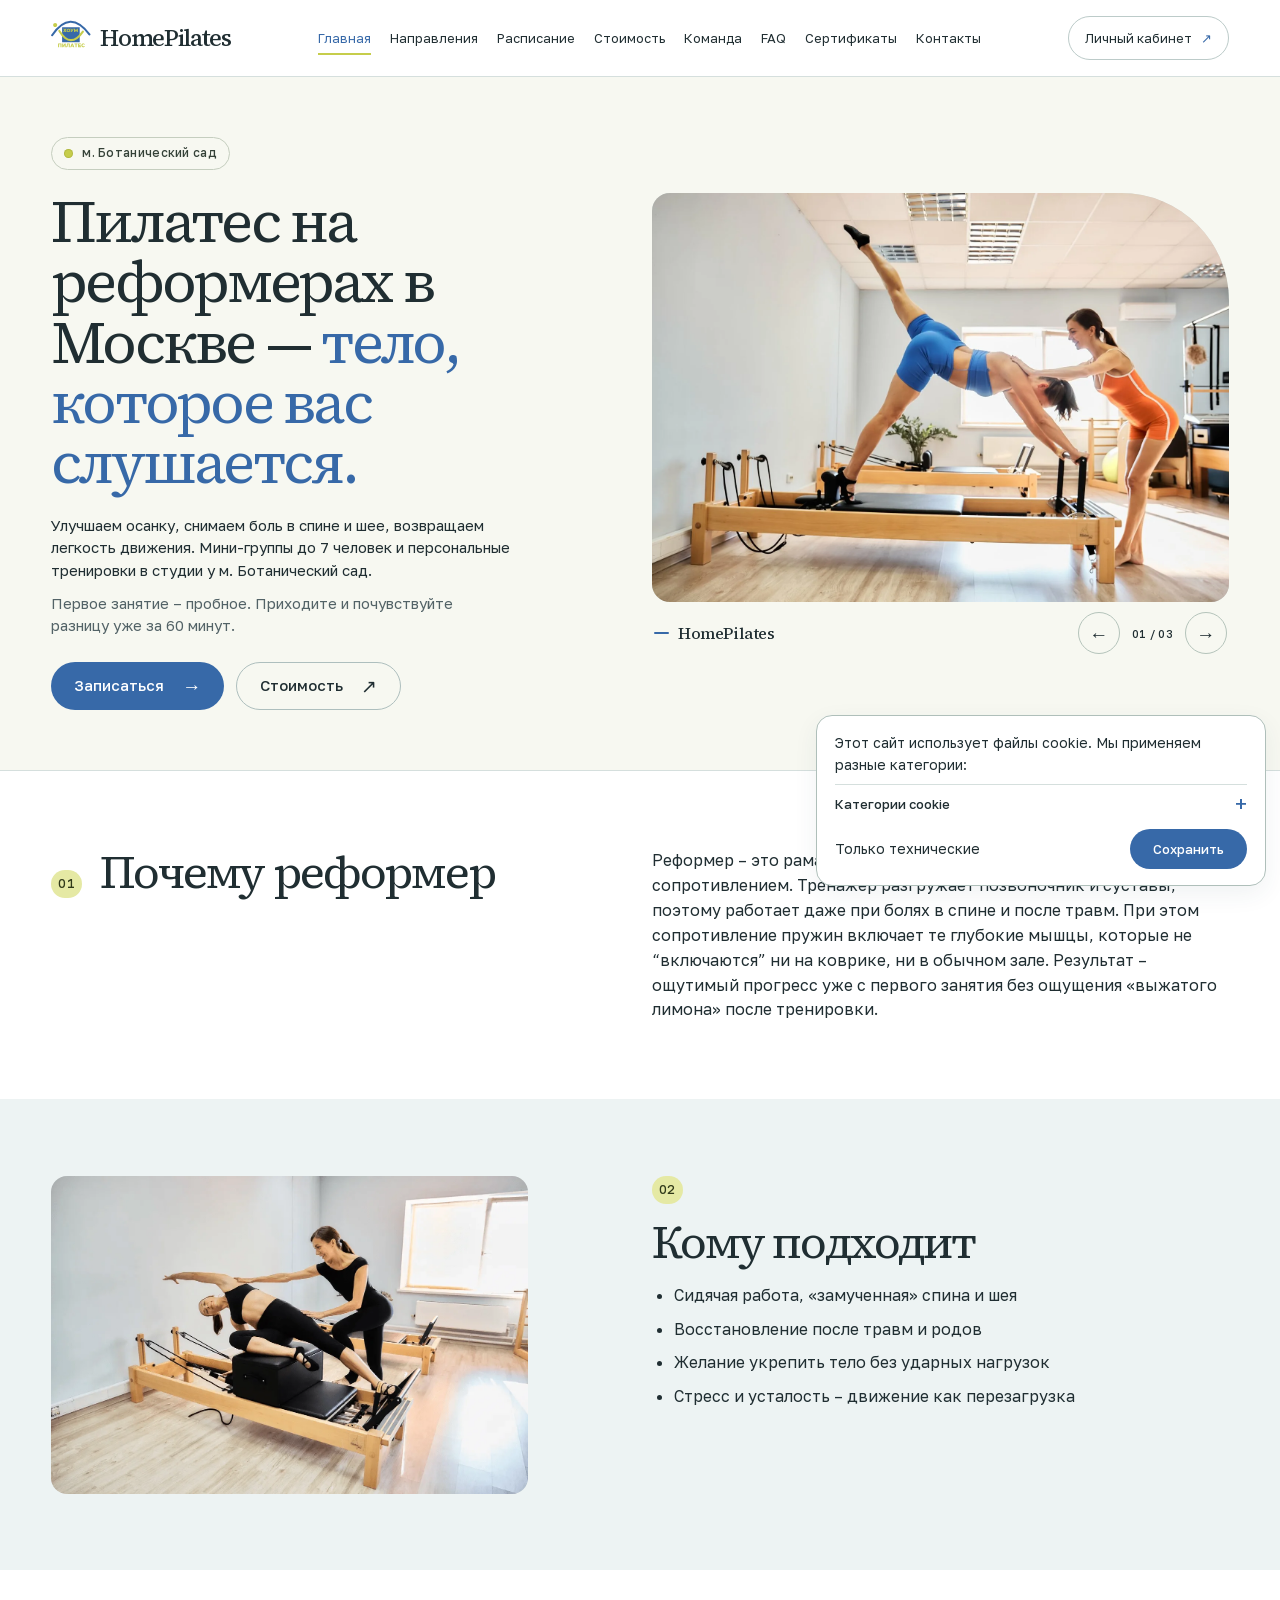
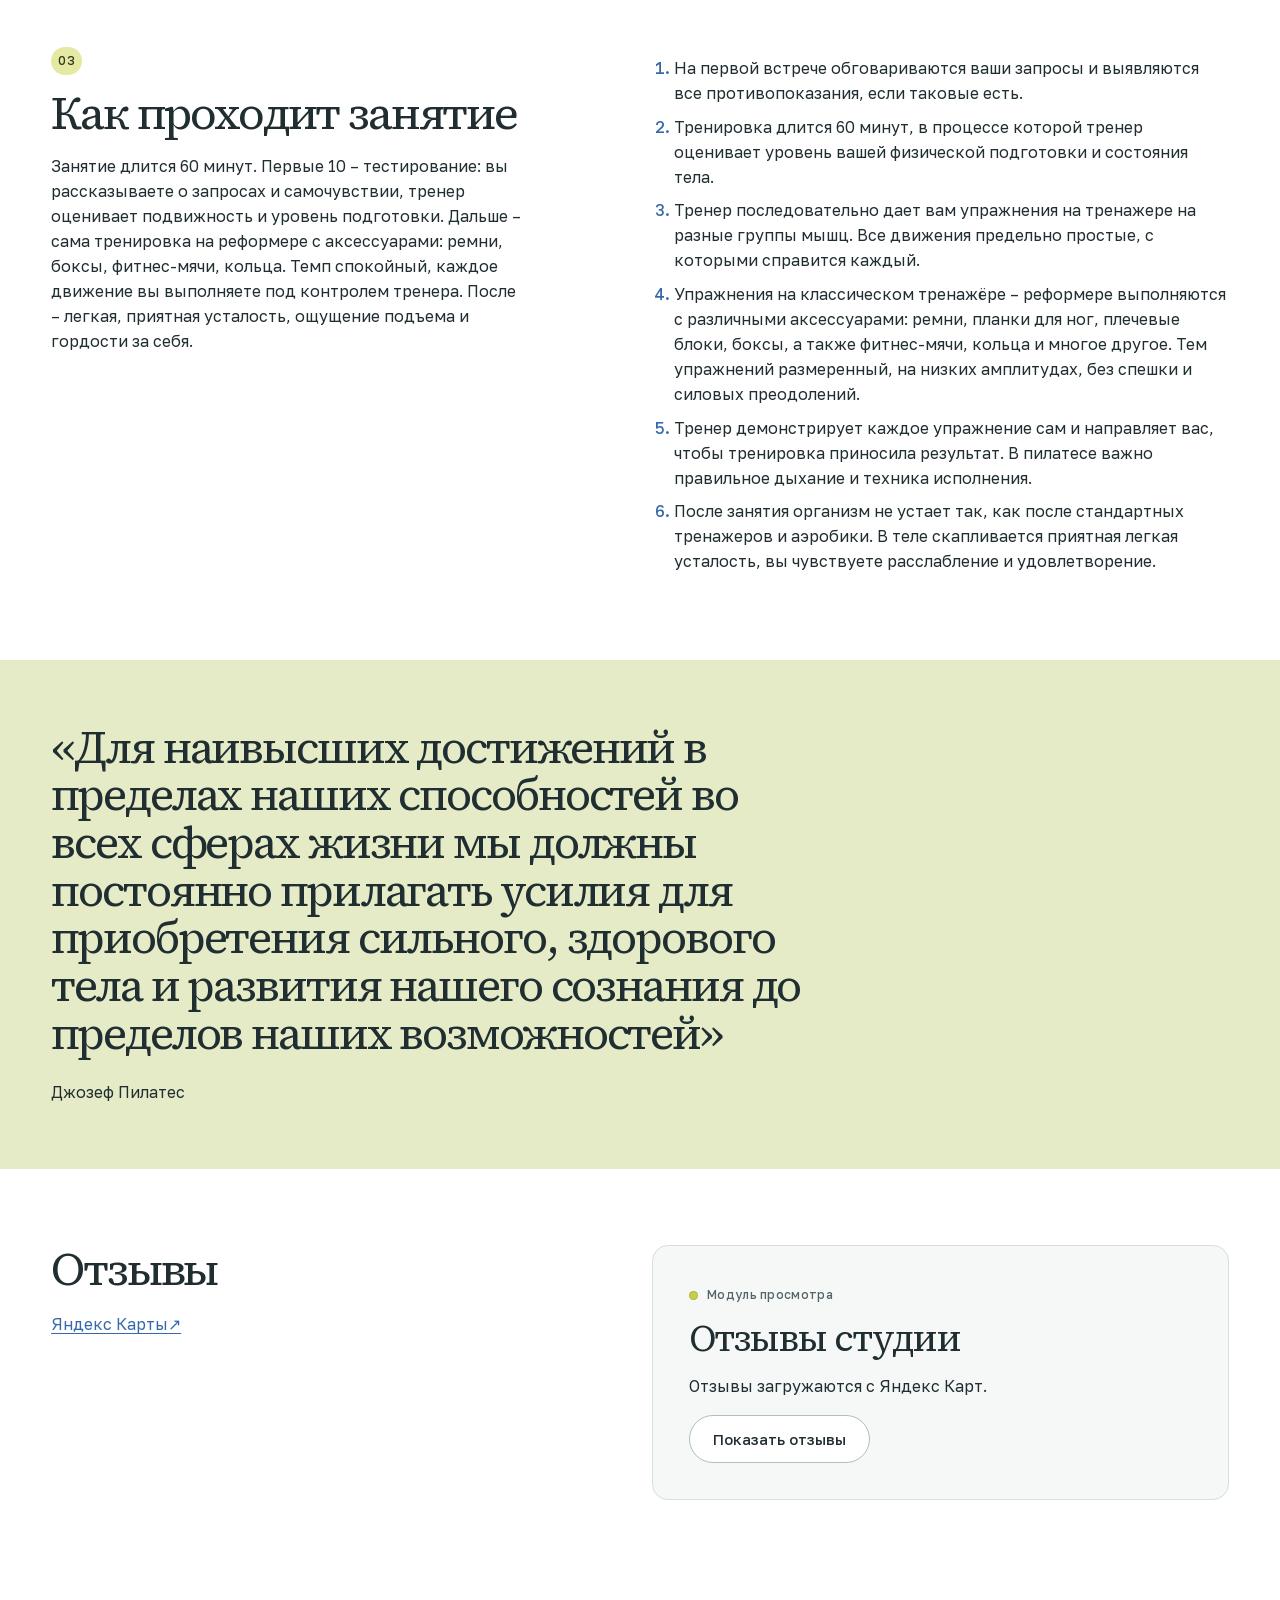
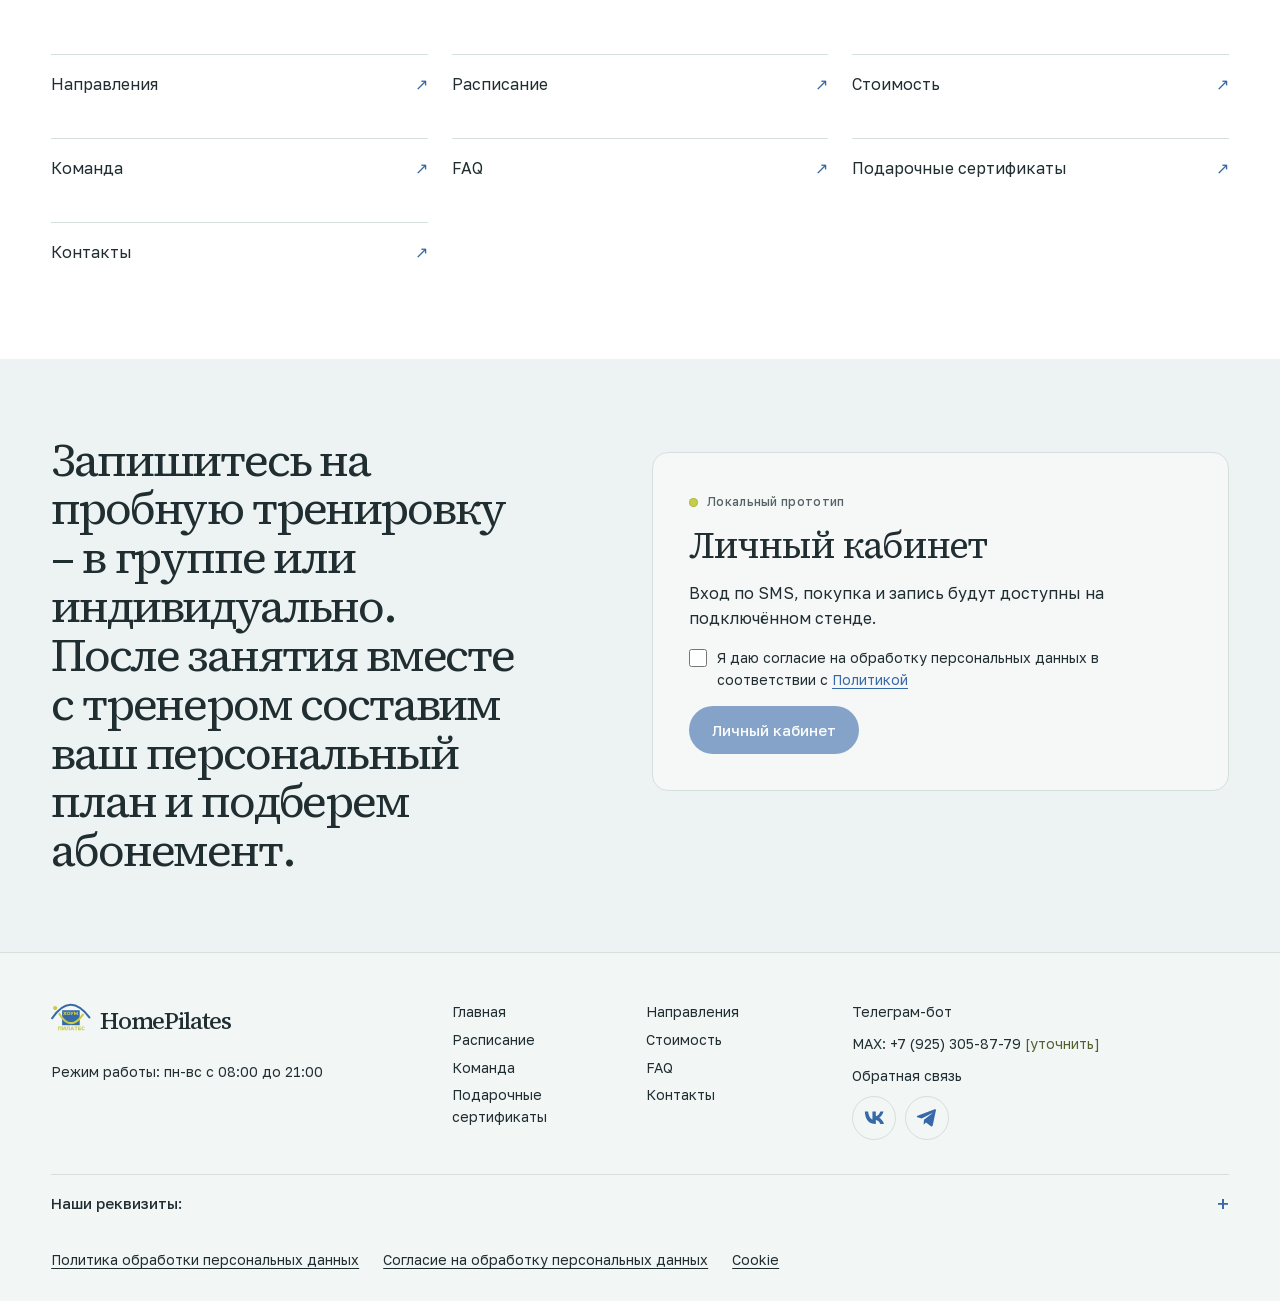
==== review/site/index.html @ 0bbbf72e "Добавить восемь прототипов HomePilates и материалы для согласования" ====
<!doctype html><html lang="ru"><head><meta charset="utf-8"><meta name="viewport" content="width=device-width,initial-scale=1"><title>Главная — HomePilates</title><meta name="description" content="Улучшаем осанку, снимаем боль в спине и шее, возвращаем легкость движения. Мини-группы до 7 человек и персональные тренировки в студии у м. Ботанический сад."><meta name="robots" content="noindex,nofollow"><link rel="icon" href="assets/logo.svg"><link rel="stylesheet" href="assets/style.css"><script defer src="assets/ui.js"></script></head><body><a class="skip" href="#content">К содержанию</a><header class="bar"><div class="wrap bar-inner"><a class="brand" href="index.html"><img src="assets/logo.svg" width="38" height="38" alt=""><span>HomePilates</span></a><button class="burger" type="button" aria-expanded="false" aria-controls="sections" aria-label="Меню"><i></i><i></i></button><div id="sections"><nav class="nav" aria-label="Основное меню"><a href="index.html" aria-current="page" aria-label="Главная">Главная</a><a href="napravleniya/index.html" aria-label="Направления">Направления</a><a href="raspisanie/index.html" aria-label="Расписание">Расписание</a><a href="stoimost/index.html" aria-label="Стоимость">Стоимость</a><a href="komanda/index.html" aria-label="Команда">Команда</a><a href="faq/index.html" aria-label="FAQ">FAQ</a><a href="sertifikaty/index.html" aria-label="Подарочные сертификаты">Сертификаты</a><a href="kontakty/index.html" aria-label="Контакты">Контакты</a></nav></div><a href="index.html#cabinet" class="cab">Личный кабинет<span aria-hidden="true">↗</span></a></div></header><main id="content" tabindex="-1">
<section class="hero"><div class="wrap hero-grid">
  <div class="hero-copy"><span class="place"><span class="dot" aria-hidden="true"></span>м. Ботанический сад</span>
    <h1>Пилатес на реформерах в Москве — <em>тело, которое вас слушается.</em></h1><p>Улучшаем осанку, снимаем боль в спине и шее, возвращаем легкость движения. Мини-группы до 7 человек и персональные тренировки в студии у м. Ботанический сад.</p><p class="trial">Первое занятие – пробное. Приходите и почувствуйте разницу уже за 60 минут.</p>
    <div class="actions"><a href="raspisanie/index.html" class="action">Записаться<span aria-hidden="true">→</span></a><a href="stoimost/index.html" class="secondary">Стоимость<span aria-hidden="true">↗</span></a></div></div>
  <figure class="studio-photo"><div class="frames"><div data-slide ><img class="photo " src="assets/3039_IMG_8788-min.webp" alt="Тренер помогает выполнить упражнение на реформере" fetchpriority="high" decoding="async"></div><div data-slide hidden><img class="photo " src="assets/3138_zanyatie-pilatesom_3.webp" alt="Тренер помогает с боковым вытяжением на реформере" loading="lazy" decoding="async"></div><div data-slide hidden><img class="photo " src="assets/3135_DSC_1333-min.webp" alt="Группа выполняет упражнение на реформерах в студии" loading="lazy" decoding="async"></div></div>
    <figcaption><span class="photo-label"><i></i>HomePilates</span>
      <span class="gallery-controls"><button data-prev aria-label="Предыдущее фото">←</button>
      <span data-count aria-live="polite">01 / 03</span><button data-next aria-label="Следующее фото">→</button></span></figcaption>
  </figure></div></section>
<section class="band wrap split"><div class="section-head"><span class="index">01</span><h2>Почему реформер</h2></div><div><p>Реформер – это рама со скользящей кареткой и пружинным сопротивлением. Тренажер разгружает позвоночник и суставы, поэтому работает даже при болях в спине и после травм. При этом сопротивление пружин включает те глубокие мышцы, которые не “включаются” ни на коврике, ни в обычном зале. Результат – ощутимый прогресс уже с первого занятия без ощущения «выжатого лимона» после тренировки.</p></div></section>
<section class="wash"><div class="band wrap split"><figure><img class="photo " src="assets/6437_krasivyj-trener-prid.webp" alt="Тренер направляет движение на реформере" loading="lazy" decoding="async"></figure><div><span class="index">02</span><h2>Кому подходит</h2><ul class="list"><li>Сидячая работа, «замученная» спина и шея</li><li>Восстановление после травм и родов</li><li>Желание укрепить тело без ударных нагрузок</li><li>Стресс и усталость – движение как перезагрузка</li></ul></div></div></section>
<section class="band wrap split"><div><span class="index">03</span><h2>Как проходит занятие</h2><p>Занятие длится 60 минут. Первые 10 – тестирование: вы рассказываете о запросах и самочувствии, тренер оценивает подвижность и уровень подготовки. Дальше – сама тренировка на реформере с аксессуарами: ремни, боксы, фитнес-мячи, кольца. Темп спокойный, каждое движение вы выполняете под контролем тренера. После – легкая, приятная усталость, ощущение подъема и гордости за себя.</p></div><ol class="steps"><li>На первой встрече обговариваются ваши запросы и выявляются все противопоказания, если таковые есть.</li><li>Тренировка длится 60 минут, в процессе которой тренер оценивает уровень вашей физической подготовки и состояния тела.</li><li>Тренер последовательно дает вам упражнения на тренажере на разные группы мышц. Все движения предельно простые, с которыми справится каждый.</li><li>Упражнения на классическом тренажёре – реформере выполняются с различными аксессуарами: ремни, планки для ног, плечевые блоки, боксы, а также фитнес-мячи, кольца и многое другое. Тем упражнений размеренный, на низких амплитудах, без спешки и силовых преодолений.</li><li>Тренер демонстрирует каждое упражнение сам и направляет вас, чтобы тренировка приносила результат. В пилатесе важно правильное дыхание и техника исполнения.</li><li>После занятия организм не устает так, как после стандартных тренажеров и аэробики. В теле скапливается приятная легкая усталость, вы чувствуете расслабление и удовлетворение.</li></ol></section>
<div class="quote"><div class="wrap"><blockquote>«Для наивысших достижений в пределах наших способностей во всех сферах жизни мы должны постоянно прилагать усилия для приобретения сильного, здорового тела и развития нашего сознания до пределов наших возможностей»</blockquote><cite>Джозеф Пилатес</cite></div></div>
<section class="band wrap split"><div><h2>Отзывы</h2><a href="https://yandex.ru/maps/org/home_pilates/224551029743/reviews/" class="under">Яндекс Карты<span aria-hidden="true">↗</span></a></div><div class="service" data-view="https://yandex.ru/maps-reviews-widget/224551029743?comments"><div class="eyebrow"><span class="dot" aria-hidden="true"></span>Модуль просмотра</div><h3>Отзывы студии</h3><p>Отзывы загружаются с Яндекс Карт.</p><button class="outline" type="button" aria-expanded="false">Показать отзывы</button><div class="viewer" hidden></div></div></section>
<nav class="band wrap tilelinks" aria-label="Разделы сайта"><a href="napravleniya/index.html" class="tile">Направления<span aria-hidden="true">↗</span></a><a href="raspisanie/index.html" class="tile">Расписание<span aria-hidden="true">↗</span></a><a href="stoimost/index.html" class="tile">Стоимость<span aria-hidden="true">↗</span></a><a href="komanda/index.html" class="tile">Команда<span aria-hidden="true">↗</span></a><a href="faq/index.html" class="tile">FAQ<span aria-hidden="true">↗</span></a><a href="sertifikaty/index.html" class="tile">Подарочные сертификаты<span aria-hidden="true">↗</span></a><a href="kontakty/index.html" class="tile">Контакты<span aria-hidden="true">↗</span></a></nav>
<section id="cabinet" class="wash"><div class="band wrap split"><h2>Запишитесь на пробную тренировку – в группе или индивидуально. После занятия вместе с тренером составим ваш персональный план и подберем абонемент.</h2><div class="service"><div class="eyebrow"><span class="dot" aria-hidden="true"></span>Локальный прототип</div><h3>Личный кабинет</h3><p>Вход по SMS, покупка и запись будут доступны на подключённом стенде.</p><label class="check"><input type="checkbox" required><span>Я даю согласие на обработку персональных данных в соответствии с <a href="legal/policy/index.html" class="under">Политикой</a></span></label><button class="action" disabled>Личный кабинет</button></div></div></section></main><footer><div class="wrap"><div class="footgrid"><div><a class="brand" href="index.html"><img src="assets/logo.svg" width="38" height="38" alt=""><span>HomePilates</span></a><p>Режим работы: пн-вс с 08:00 до 21:00</p></div><nav class="footnav" aria-label="Разделы в подвале"><a href="index.html" aria-current="page" aria-label="Главная">Главная</a><a href="napravleniya/index.html" aria-label="Направления">Направления</a><a href="raspisanie/index.html" aria-label="Расписание">Расписание</a><a href="stoimost/index.html" aria-label="Стоимость">Стоимость</a><a href="komanda/index.html" aria-label="Команда">Команда</a><a href="faq/index.html" aria-label="FAQ">FAQ</a><a href="sertifikaty/index.html" aria-label="Подарочные сертификаты">Подарочные сертификаты</a><a href="kontakty/index.html" aria-label="Контакты">Контакты</a></nav><div class="contact-lines"><a href="https://t.me/Home_Pilates_bot" class="">Телеграм-бот</a><span>MAX: +7 (925) 305-87-79 <span class="missing">[уточнить]</span></span><a href="kontakty/index.html#feedback" class="">Обратная связь</a><div class="social"><a aria-label="ВК" href="https://vk.ru/club219971929"><svg viewBox="0 0 24 24" aria-hidden="true"><path d="M2 5h3.6c.4 5 2.7 8 4.7 8.7V5H14v5.1c2-.2 4.1-2.6 4.9-5.1h3.5c-.7 3.2-3 5.7-4.7 6.8 1.7.9 4.3 3.1 5.1 6.7h-3.9c-.9-2.3-2.6-4.1-4.9-4.4v4.4h-.6C6.1 18.5 2.5 13.5 2 5Z"/></svg></a><a aria-label="Телеграм" href="https://t.me/homepilates"><svg viewBox="0 0 24 24" aria-hidden="true"><path d="M21.8 3.2 18.3 20c-.3 1.2-1 1.5-2 .9l-5.4-4-2.6 2.5.4-5.6L18.9 5.9 6.3 12.6l-4.8-1.5c-1-.3-1-1 .2-1.5L20.4 2.5c.9-.3 1.6.1 1.4.7Z"/></svg></a></div></div></div><div class="legal"><details><summary>Наши реквизиты:</summary><dl><dt>Название организации</dt><dd>ИНДИВИДУАЛЬНЫЙ ПРЕДПРИНИМАТЕЛЬ НЕГРЕЕВА ТАТЬЯНА ОЛЕГОВНА</dd><dt>Юридический адрес организации</dt><dd>115612, РОССИЯ, Г МОСКВА, УЛ БРАТЕЕВСКАЯ, Д 21, СТР 1, КВ 60</dd><dt>ИНН</dt><dd>772472229419</dd><dt>ОГРН/ОГРНИП</dt><dd>321774600524520</dd><dt>Расчетный счет</dt><dd>40802810700002570572</dd><dt>Банк</dt><dd>АО «ТБанк»</dd><dt>ИНН банка</dt><dd>7710140679</dd><dt>БИК банка</dt><dd>044525974</dd><dt>Корреспондентский счет банка</dt><dd>30101810145250000974</dd><dt>Юридический адрес банка</dt><dd>127287, г. Москва, ул. Хуторская 2-я, д. 38А, стр. 26</dd></dl></details><div class="policy-links"><a href="legal/policy/index.html" class="">Политика обработки персональных данных</a><a href="legal/approval/index.html" class="">Согласие на обработку персональных данных</a><button data-cookie-open>Cookie</button></div></div></div></footer><form class="cookie-box" aria-label="Cookie" hidden><p>Этот сайт использует файлы cookie. Мы применяем разные категории:</p><details><summary>Категории cookie</summary><div class="cookie-opts"><label class="check"><input type="checkbox" name="essential-cookie" checked disabled><span>Технические, чтобы сайт работал корректно: запоминают сессию, корзину, выбранный язык интерфейса. Работают без вашего отдельного согласия — без них функционал был бы ограничен;</span></label><label class="check"><input type="checkbox" name="analytics" ><span>Аналитические, чтобы понимать, как посетители взаимодействуют с сайтом (Яндекс.Метрика). Установка таких cookie происходит только после того, как вы дадите согласие;</span></label><label class="check"><input type="checkbox" name="ads" ><span>Рекламные, чтобы показывать вам релевантные объявления. Для этого могут подключаться сторонние рекламные сети.</span></label></div></details><div class="cookie-foot"><button class="textlink" name="essential">Только технические</button><button class="action" name="save">Сохранить</button></div></form></body></html>
---- review/site/assets/style.css ----
@font-face {
  font-family: 'Golos Text';
  font-style: normal;
  font-weight: 400 500;
  font-display: swap;
  src: url(./fonts/golos-text-cyrillic.woff2) format('woff2');
  unicode-range: U+0301, U+0400-045F, U+0490-0491, U+04B0-04B1, U+2116;
}
@font-face {
  font-family: 'Golos Text';
  font-style: normal;
  font-weight: 400 500;
  font-display: swap;
  src: url(./fonts/golos-text-latin.woff2) format('woff2');
  unicode-range: U+0000-00FF, U+0131, U+0152-0153, U+02BB-02BC, U+02C6, U+02DA, U+02DC, U+0304, U+0308, U+0329, U+2000-206F, U+20AC, U+2122, U+2191, U+2193, U+2212, U+2215, U+FEFF, U+FFFD;
}
@font-face {
  font-family: 'Source Serif 4';
  font-style: normal;
  font-weight: 400 500;
  font-display: swap;
  src: url(./fonts/source-serif-4-cyrillic.woff2) format('woff2');
  unicode-range: U+0301, U+0400-045F, U+0490-0491, U+04B0-04B1, U+2116;
}
@font-face {
  font-family: 'Source Serif 4';
  font-style: normal;
  font-weight: 400 500;
  font-display: swap;
  src: url(./fonts/source-serif-4-latin.woff2) format('woff2');
  unicode-range: U+0000-00FF, U+0131, U+0152-0153, U+02BB-02BC, U+02C6, U+02DA, U+02DC, U+0304, U+0308, U+0329, U+2000-206F, U+20AC, U+2122, U+2191, U+2193, U+2212, U+2215, U+FEFF, U+FFFD;
}
:root{
  --blue:#3769A8;--olive:#C6CD4B;--ink:#202e32;--muted:#536367;--line:#d5dfdd;
  --pale:#edf3f3;--cream:#f7f8f1;--sans:"Golos Text",Arial,sans-serif;--serif:"Source Serif 4",Georgia,serif;
  --head:76px;--pad:clamp(20px,4vw,60px);--gap:24px;
}
*{box-sizing:border-box}
body{margin:0;color:var(--ink);background:white;font:400 16px/1.56 var(--sans)}
h1,h2,h3,p,figure,blockquote,ul,ol,dl,dd{margin:0}
h1,h2,h3,blockquote{font-family:var(--serif);font-weight:400;letter-spacing:-.047em;line-height:1.06}
h1{font-size:clamp(45px,5vw,68px)}h2{font-size:clamp(32px,3.6vw,48px)}h3{font-size:clamp(26px,3vw,37px)}
p+p{margin-top:14px}a{color:inherit;text-decoration:none}button,input,textarea{font:inherit;color:inherit}
button{background:none;border:0;padding:0;cursor:pointer}button:disabled{cursor:default;opacity:.59}
:where(a,button,input,textarea,summary):focus-visible{outline:3px solid #21518c;outline-offset:3px}
[hidden]{display:none!important}.wrap{width:min(1200px,calc(100% - 2 * var(--pad)));margin:auto}
main{min-width:0}main:focus{outline:0}html{scroll-padding-top:calc(var(--head) + 12px)}
.skip{position:fixed;top:6px;left:8px;z-index:20;padding:10px;background:white;transform:translateY(-150%)}.skip:focus{transform:none}
.bar{position:sticky;top:0;z-index:10;background:white;border-bottom:1px solid var(--line)}
.bar-inner{display:flex;align-items:center;justify-content:space-between;gap:16px;height:var(--head)}
.brand{display:inline-flex;align-items:center;gap:9px;color:#202e32;font:500 24px/1 var(--serif);letter-spacing:-.055em}
.brand img{width:40px;height:40px;object-fit:contain}
.nav{display:flex;align-items:center;gap:3px}.nav a,.cab,.burger{min-height:44px;display:inline-flex;align-items:center;justify-content:center}
.nav a{font-size:13px;padding:8px 8px;position:relative}.nav a[aria-current="page"]{color:var(--blue)}.nav a[aria-current="page"]:after{content:"";position:absolute;bottom:5px;left:8px;right:8px;height:2px;background:var(--olive)}
.cab{border:1px solid #bccbc9;border-radius:999px;padding:0 16px;gap:9px;font-size:13px}.cab span{color:var(--blue)}
.burger{display:none}
a:hover,.policy-links button:hover{color:var(--blue)}.action:hover{background:#2d588e;color:#fff}
.action,.outline,.secondary{display:inline-flex;align-items:center;justify-content:center;gap:18px;border-radius:999px;min-height:48px;padding:10px 23px;font-size:15px;font-weight:500}
.action{background:var(--blue);color:white}.action span,.secondary span{font-size:19px;line-height:1}
.secondary,.outline{border:1px solid #aebfbe}.outline{background:#fff}
.actions{display:flex;gap:12px;align-items:center;flex-wrap:wrap}
.hero{background:var(--cream);border-bottom:1px solid var(--line)}
.hero-grid,.intro-grid,.price-head,.split,.tariff-grid{display:grid;grid-template-columns:repeat(12,minmax(0,1fr));gap:var(--gap)}
.hero-grid{padding:clamp(40px,4.7vw,69px) 0;align-items:center}
.hero-copy{grid-column:span 6}.hero-copy h1{font-size:clamp(40px,4.6vw,65px);line-height:1.025;max-width:10.4em;margin:22px 0 20px}
.hero-copy h1 em{font-style:normal;color:var(--blue)}.hero-copy>p{max-width:54ch;font-size:clamp(15px,1.15vw,17px);line-height:1.51}
.hero-copy .trial{font-size:15px;color:var(--muted);margin-top:10px;max-width:51ch}
.hero-copy .actions{margin-top:25px}
.eyebrow,.place,.crumb,.index,.photo-label,.gallery-controls{font-size:12px;font-weight:500;letter-spacing:.025em}
.place,.eyebrow,.photo-label{display:inline-flex;align-items:center;gap:9px}
.place{padding:6px 12px;border:1px solid #c5cebf;border-radius:999px;color:#344137}
.dot,.photo-label i{display:inline-block;width:9px;height:9px;border-radius:50%;background:var(--olive);box-shadow:inset 0 0 0 1px #87912b55}
.studio-photo{grid-column:span 6;min-width:0;position:relative;padding-bottom:0}
.frames{border-radius:18px 108px 18px 18px;overflow:hidden;background:#d6e2df}
.frames .photo{height:clamp(380px,32vw,466px);object-fit:cover;object-position:55% center;border-radius:0}
.photo{width:100%;height:auto;display:block;border-radius:16px;object-fit:cover}
.studio-photo figcaption{display:flex;align-items:center;justify-content:space-between;padding:10px 2px 0;gap:10px}
.photo-label{font:500 16px/1 var(--serif);letter-spacing:-.025em}.photo-label i{border-radius:1px;background:var(--blue);width:15px;height:2px;box-shadow:none}
.gallery-controls{display:inline-flex;align-items:center;gap:12px;font:500 11px/1 var(--sans);font-variant-numeric:tabular-nums}
.gallery-controls button{width:42px;height:42px;border:1px solid #b5c4bb;border-radius:50%;font-size:19px}
.gallery-controls button:hover{background:white}
.band{padding-block:clamp(46px,6vw,82px)}.split{align-items:start}.split>:first-child{grid-column:span 5}.split>:nth-child(2){grid-column:7 / -1}
.split p:not(:first-child),.person p,.section-head h2,.split h2+.list,.split h2+div,.card h2+p{margin-top:16px}
.split .section-head{display:flex;align-items:baseline;gap:18px}.section-head h2{margin-top:0}
.index{display:inline-flex;align-items:center;justify-content:center;min-width:31px;height:28px;padding:0 7px;border-radius:999px;background:#e5e9a4;color:#303919;font-variant-numeric:tabular-nums;letter-spacing:.035em;vertical-align:middle}
.wash,.intro,.price-intro{background:var(--pale)}.split>div>.index{margin-bottom:14px}
.list,.steps{padding-left:1.35em}.list li,.steps li{margin:.55em 0}.steps li::marker{color:var(--blue);font-weight:500}
.quote{background:#e6ebc7;padding:64px 0}.quote blockquote{max-width:32ch;font-size:clamp(30px,3.6vw,45px)}.quote cite{display:block;margin-top:22px;font-style:normal}
.tilelinks,.tiles,.people{display:grid;gap:24px;grid-template-columns:repeat(3,minmax(0,1fr))}
.tile{border-top:1px solid var(--line);display:flex;align-items:center;justify-content:space-between;min-height:60px;gap:12px}.tile span{color:var(--blue)}
.card,.person{background:var(--cream);padding:22px;border-radius:16px;display:flex;flex-direction:column;align-items:start}
.card figure{width:100%;margin-bottom:16px}.card img{aspect-ratio:3/2;object-fit:cover}.card h2,.person h2{font-size:32px;margin-top:14px}
.card .go{margin-top:auto;padding-top:16px}.under,.go,.check a,.legal-doc a{text-decoration:underline;text-underline-offset:3px;color:var(--blue)}
.go,.textlink,.under{display:inline-block}.go::after{content:" ↗"}.split h2+.under{margin-top:18px}
.intro,.price-intro{padding:35px 0 46px}.crumb{display:flex;align-items:center;gap:10px;color:var(--muted);margin-bottom:24px}.crumb a{text-decoration:underline;text-underline-offset:3px}
.intro-grid>div{grid-column:span 9}.intro-grid:has(figure)>div{grid-column:span 7}.intro-grid figure{grid-column:9 / -1}.intro-grid figure img{max-height:220px}
.intro-grid p,.price-head p{max-width:60ch;margin-top:16px}.price-intro{background:var(--cream)}
.price-head{align-items:center}.price-head>div{grid-column:span 7}.price-head figure{grid-column:9 / -1}
.price-head img{height:145px;border-radius:16px 70px 16px 16px;object-position:center 46%}
.tariff-grid{padding-block:48px 72px;align-items:start}.tariff-grid aside{grid-column:span 3}.tariff-grid aside h2{font-size:38px}.tariff-grid aside .action{margin-top:22px}
.tariff-grid>div{grid-column:4 / -1}
details{border-top:1px solid var(--line)}summary{cursor:pointer;list-style:none;display:flex;align-items:center;gap:12px;font-weight:500;padding:17px 0}
summary::-webkit-details-marker{display:none}summary::after{content:"+";color:var(--blue);font:400 22px/1 var(--sans);margin-left:auto}
details[open]>summary::after{content:"−"}details>p{padding-bottom:16px}.tariff{border:1px solid var(--line);border-radius:16px;margin-bottom:12px;overflow:clip}
.tariff summary{padding:17px 18px;line-height:1.3;font-size:17px}.tariff[open] summary{background:#f0f3e1}
.tariff summary::after{width:30px;height:30px;flex:none;border-radius:50%;border:1px solid #c3cebf;display:grid;place-items:center}
table{border-collapse:collapse;width:100%;font-size:14px;line-height:1.4;text-align:left;font-variant-numeric:tabular-nums}
td,th{padding:14px 12px;vertical-align:top;border-top:1px solid var(--line)}td:first-child,th:first-child{padding-left:19px}
th{font-size:12px;font-weight:400;color:var(--muted);background:#f8faf9}td[data-label="Цена"]{font-weight:500;color:#284e6b;min-width:90px}td small{display:block;color:var(--muted);font-size:12px;font-weight:400}
.service,.form-grid{background:#f6f8f7;border:1px solid var(--line);border-radius:16px;padding:clamp(18px,3vw,36px)}
.service h3{margin:12px 0}.service button,.service .check{margin-top:16px}.service .eyebrow{color:var(--muted)}
.viewer{margin-top:24px}.viewer iframe{width:100%;height:440px;border:1px solid var(--line);border-radius:8px;background:white}.viewer p{margin:12px 0;color:var(--muted);font-size:14px}
.service[data-readonly] iframe{pointer-events:none}
.form-grid{display:grid;gap:14px}.form-grid label:not(.check){display:grid;gap:4px}.form-grid .action{justify-self:start}.form-grid p:empty{display:none}
input:not([type=checkbox]),textarea{width:100%;padding:10px 12px;border-radius:8px;border:1px solid #83959b;background:white}
.check{display:flex;align-items:flex-start;gap:10px;font-size:14px}.check input{width:18px;height:18px;accent-color:var(--blue);flex:none;margin:2px 0}
.contact-lines{display:grid;gap:10px}.social{display:flex;gap:9px}.social a{width:44px;height:44px;border:1px solid var(--line);border-radius:50%;display:grid;place-items:center}.social svg{width:22px;height:22px;fill:var(--blue)}
.missing{color:#526030}.people{grid-template-columns:repeat(2,minmax(0,1fr))}.person details{margin-top:16px}
footer{border-top:1px solid var(--line);padding:48px 0 30px;background:#f2f6f5;font-size:14px}
.footgrid{display:grid;grid-template-columns:repeat(3,minmax(0,1fr));gap:24px}.footgrid p{margin-top:14px}.footnav{display:grid;grid-template-columns:1fr 1fr;gap:6px 12px;align-content:start}
.legal{margin-top:34px}.legal summary{font-size:15px}.legal dl{display:grid;grid-template-columns:minmax(150px,230px) 1fr;gap:6px 16px}.legal dt{color:var(--muted)}
.policy-links{display:flex;gap:12px 24px;flex-wrap:wrap;margin-top:16px}.policy-links>*{text-decoration:underline;text-underline-offset:3px}
.legal-doc{max-width:780px;margin:40px auto;padding:0 22px;overflow-wrap:anywhere}.legal-doc h1{font-size:38px;margin:25px 0}.legal-doc p{white-space:pre-line}
.cookie-box{position:fixed;z-index:11;bottom:14px;right:14px;left:14px;max-width:450px;margin-left:auto;padding:16px 18px;background:#fff;border:1px solid #afbfba;border-radius:16px;box-shadow:0 8px 24px #244b5412;max-height:55dvh;overflow:auto;font-size:14px}
.cookie-box details{margin-top:8px}.cookie-box summary{padding:8px 0;font-size:13px}.cookie-opts{display:grid;gap:10px}.cookie-foot{display:flex;align-items:center;justify-content:space-between;gap:12px;margin-top:6px}.cookie-foot .action{min-height:40px;font-size:13px}
@media(max-width:1199px){
 .nav{gap:0}.nav a{padding-inline:6px;font-size:12px}.bar-inner{gap:8px}.brand{font-size:22px}.cab{font-size:12px;padding-inline:12px}
}
@media(max-width:1023px){
 :root{--head:64px}.burger{display:flex;flex-direction:column;gap:5px;width:44px;border:1px solid var(--line);border-radius:50%;order:4}.burger i{width:17px;height:2px;background:var(--ink)}.burger[aria-expanded=true] i:first-child{transform:translateY(3.5px) rotate(45deg)}.burger[aria-expanded=true] i:last-child{transform:translateY(-3.5px) rotate(-45deg)}
 .bar-inner>.brand{margin-right:auto}#sections{position:absolute;top:100%;left:0;right:0;display:none;background:white;border-bottom:1px solid var(--line);padding:10px var(--pad);max-height:calc(100dvh - var(--head));overflow:auto}
 #sections.open{display:block}.nav{display:grid;grid-template-columns:repeat(2,minmax(0,1fr))}.nav a{justify-self:start;font-size:15px}.cab{margin-left:auto}
 .tiles{grid-template-columns:repeat(2,minmax(0,1fr))}.frames .photo{height:380px}.tariff-grid aside h2{font-size:29px}
}
@media(max-width:767px){
 :root{--gap:16px;--head:60px}.brand img{width:31px;height:31px}.brand{font-size:22px;gap:5px}.cab{padding-inline:12px;min-height:40px;gap:5px}.burger{width:40px;min-height:40px}
 .hero-grid,.intro-grid,.price-head,.split,.tariff-grid{grid-template-columns:minmax(0,1fr)}.hero-grid>*,.intro-grid>div,.intro-grid:has(figure)>div,.intro-grid figure,.price-head>*,.split>:first-child,.split>:nth-child(2),.tariff-grid aside,.tariff-grid>div{grid-column:1}
 .hero-grid{padding-block:26px 20px;gap:23px}.place{padding:4px 10px;font-size:11px}.hero-copy h1{margin:16px 0 13px;font-size:clamp(38px,9.25vw,58px);max-width:14em;line-height:1.04}
 .hero-copy>p{font-size:15px;line-height:1.45}.hero-copy .trial{font-size:14px;margin-top:10px}.hero-copy .actions{margin-top:17px}.action,.secondary,.outline{min-height:44px;font-size:14px;padding:8px 18px}
 .frames{border-radius:12px 64px 12px 12px}.frames .photo{height:auto;aspect-ratio:1.5}.studio-photo figcaption{padding-top:5px}.gallery-controls button{width:37px;height:37px}.gallery-controls{gap:10px}
 .intro,.price-intro{padding:22px 0 28px}.crumb{margin-bottom:13px}.intro-grid,.price-head{display:block}.intro-grid figure{margin-top:18px}.price-head figure{display:none}.price-head p{margin-top:12px;font-size:15px}
 .tariff-grid{padding-block:24px 42px}.tariff-grid aside{display:flex;align-items:center;justify-content:space-between;gap:8px}.tariff-grid aside h2{font-size:29px}.tariff-grid aside .action{margin:0}.tariff summary{font-size:16px;padding:12px;gap:9px}.index{min-width:26px;height:24px;font-size:11px}
 .tariff table,.tariff tbody,.tariff tr{display:block}.tariff thead{position:absolute;width:1px;height:1px;overflow:hidden;clip-path:inset(50%)}
 .tariff tr{padding:14px 15px;border-top:1px solid var(--line)}.tariff td,.tariff td:first-child{padding:3px 0;border:0;display:grid;grid-template-columns:84px minmax(0,1fr);gap:8px}.tariff td::before{content:attr(data-label);color:var(--muted);font-size:12px;font-weight:400}.tariff td:first-child{display:block;font-weight:500;font-size:16px;margin-bottom:4px}.tariff td:first-child::before{content:none}.tariff td small{grid-column:2}
 .tiles,.tilelinks,.footgrid,.people{grid-template-columns:1fr}.tilelinks{gap:2px}.band{padding-block:38px}.split{gap:20px}.split .section-head{gap:12px}
 .footnav{gap:10px}.legal dl{grid-template-columns:1fr}.legal dd{margin-bottom:8px}.cookie-box{bottom:8px;left:8px;right:8px}.cookie-box .action{min-height:40px}
}
@media(max-width:359px){.brand{font-size:19px}.bar-inner{gap:4px}.brand img{width:27px}.cab{font-size:11px;padding-inline:8px}.cab span{display:none}.tariff-grid aside h2{font-size:25px}}
@media(prefers-reduced-motion:no-preference){a,button{transition:background-color .15s,color .15s}}
.cab{white-space:nowrap}
@media (max-width:767px){.cab{letter-spacing:-.015em}.cab span{display:none}}
.contact-lines{grid-template-columns:minmax(0,1fr);min-width:0;overflow-wrap:anywhere}.contact-lines a{max-width:100%}
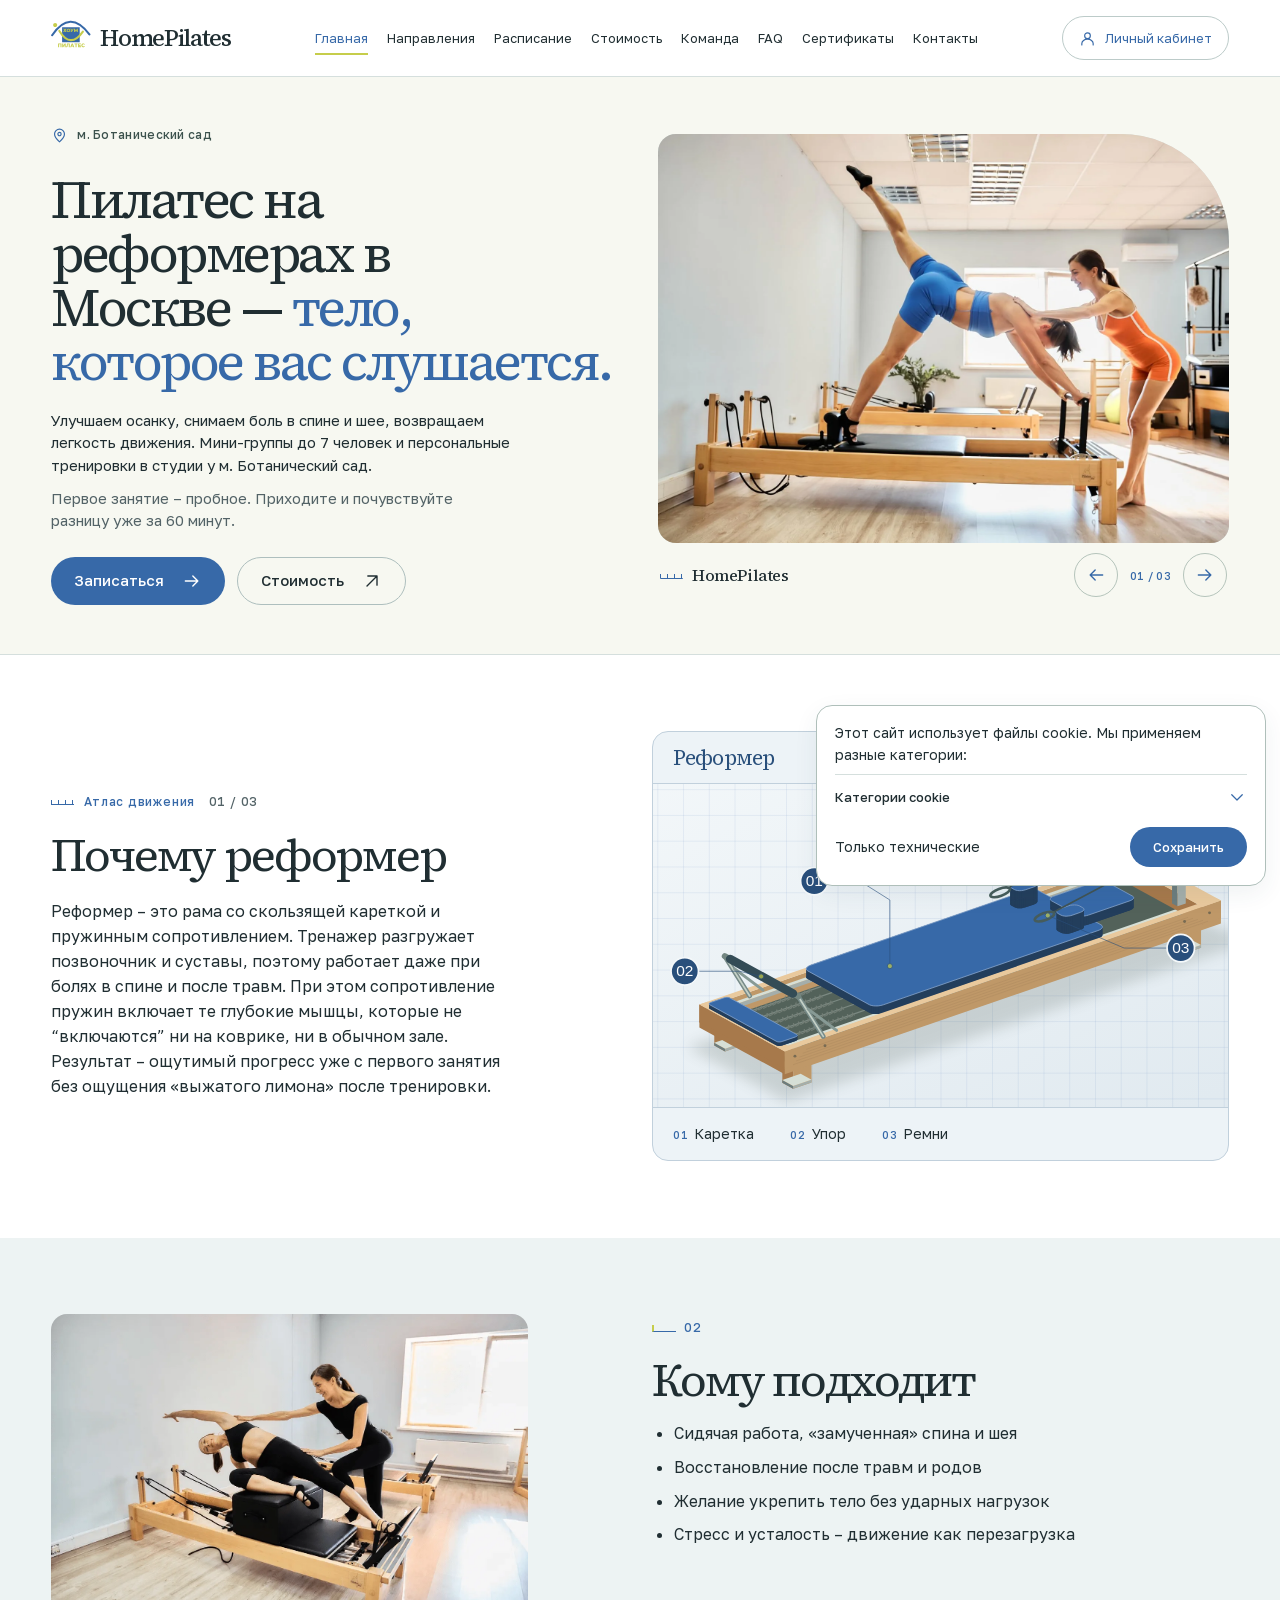
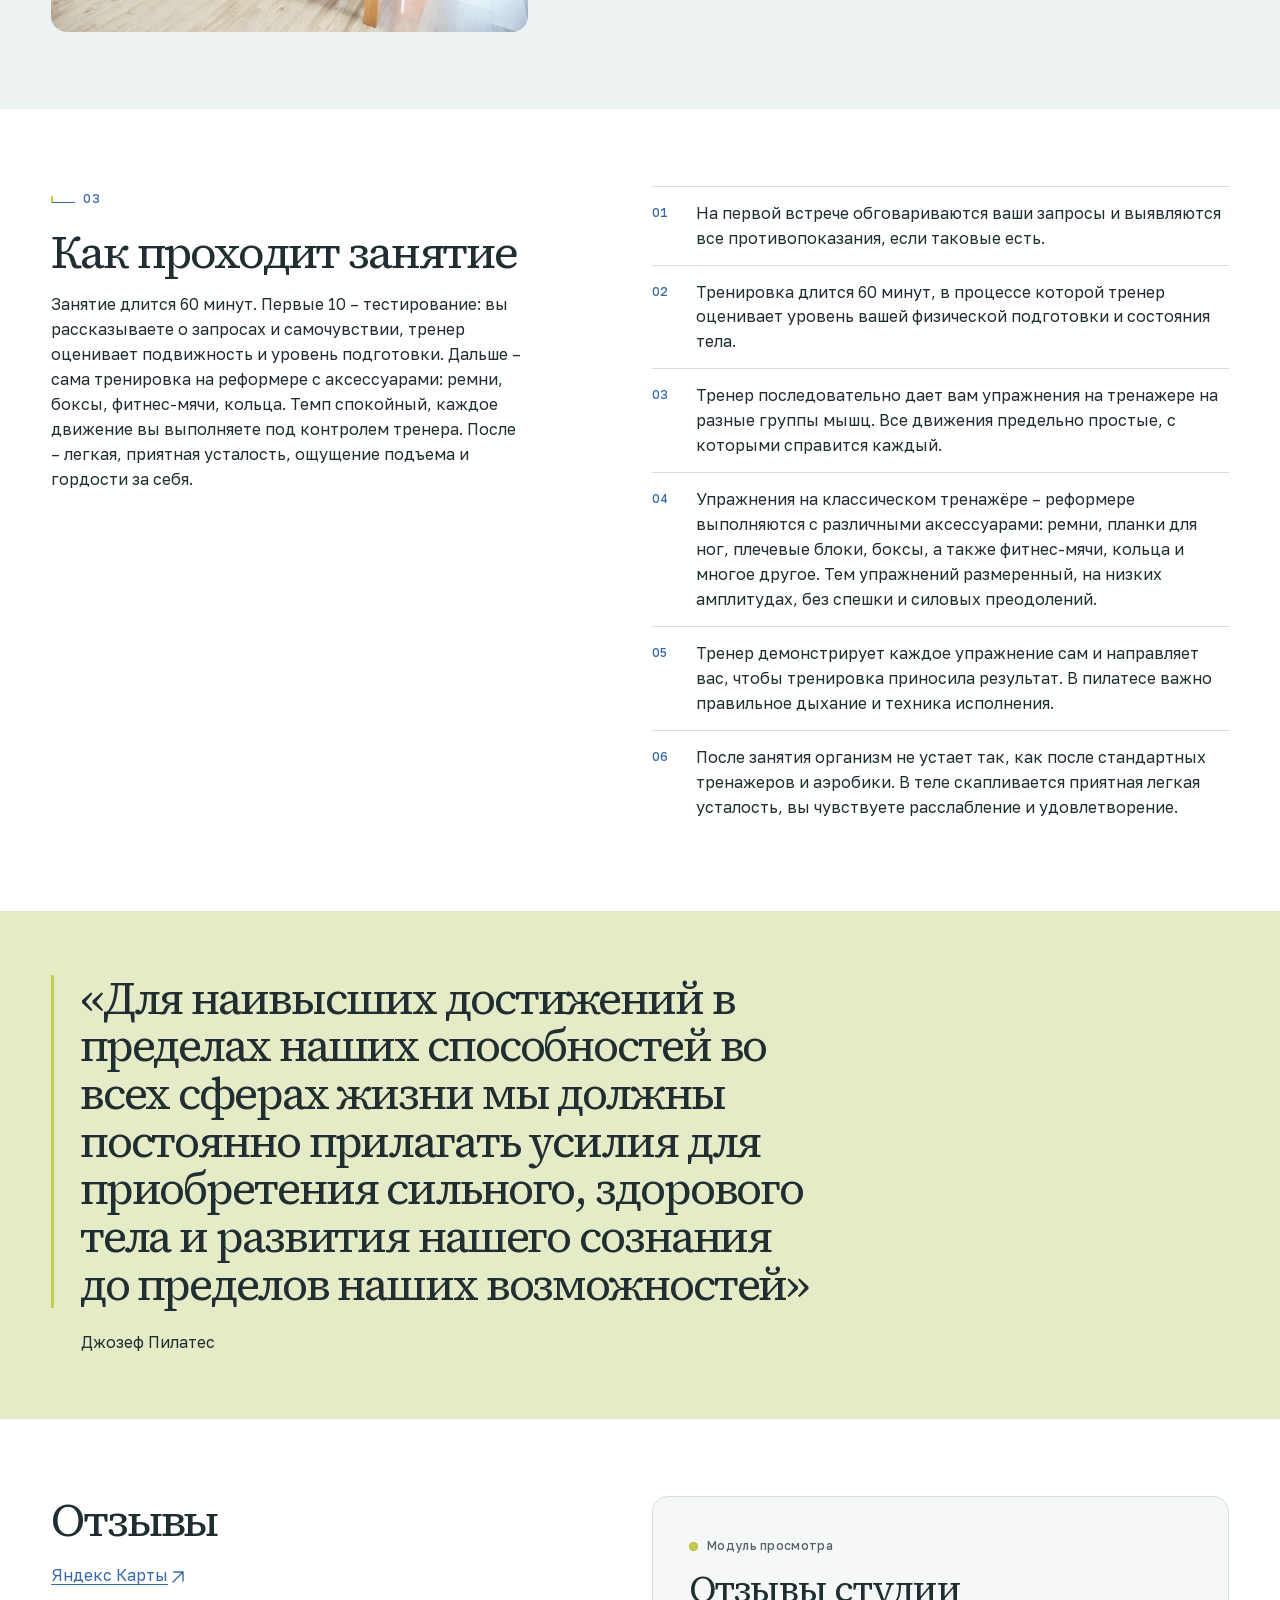
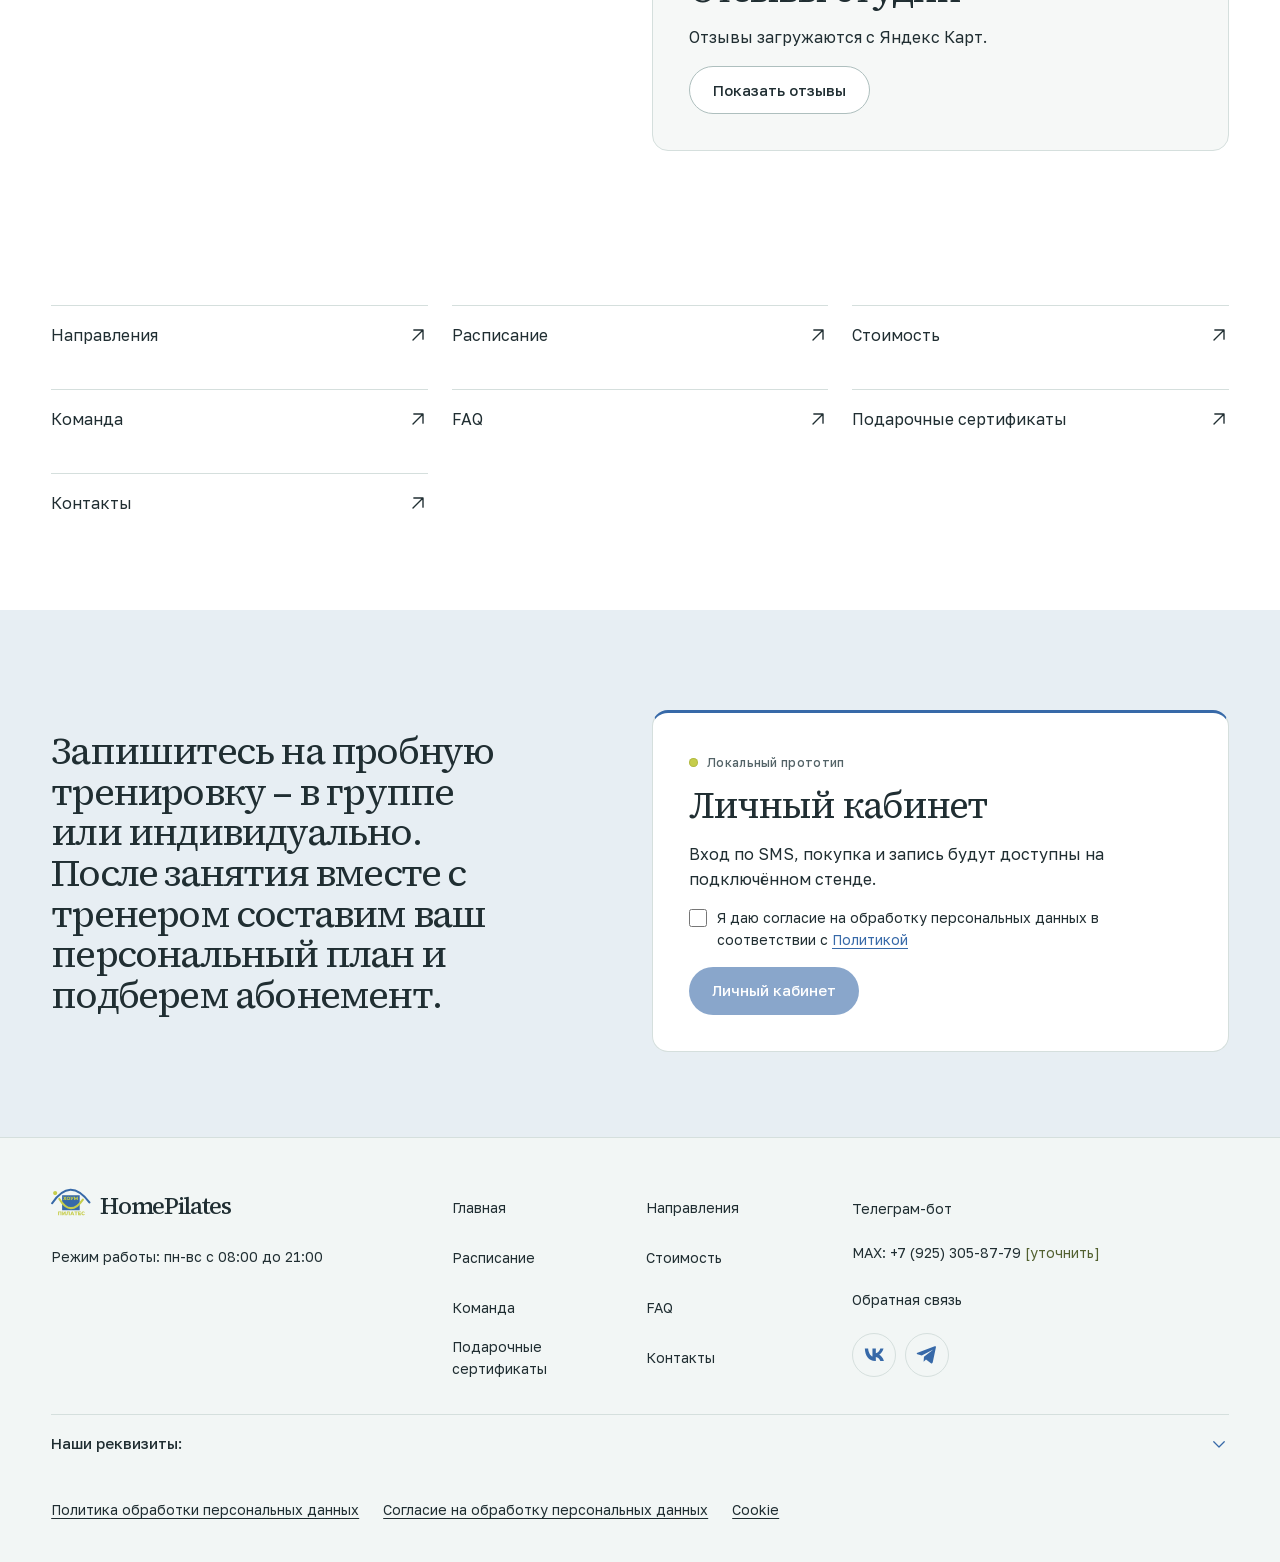
==== commit 02eb791a: "HomePilates V4: перенести Атлас движения и переработать мобильную навигацию" ====
--- a/review/site/index.html
+++ b/review/site/index.html
@@ -1,17 +1,24 @@
-<!doctype html><html lang="ru"><head><meta charset="utf-8"><meta name="viewport" content="width=device-width,initial-scale=1"><title>Главная — HomePilates</title><meta name="description" content="Улучшаем осанку, снимаем боль в спине и шее, возвращаем легкость движения. Мини-группы до 7 человек и персональные тренировки в студии у м. Ботанический сад."><meta name="robots" content="noindex,nofollow"><link rel="icon" href="assets/logo.svg"><link rel="stylesheet" href="assets/style.css"><script defer src="assets/ui.js"></script></head><body><a class="skip" href="#content">К содержанию</a><header class="bar"><div class="wrap bar-inner"><a class="brand" href="index.html"><img src="assets/logo.svg" width="38" height="38" alt=""><span>HomePilates</span></a><button class="burger" type="button" aria-expanded="false" aria-controls="sections" aria-label="Меню"><i></i><i></i></button><div id="sections"><nav class="nav" aria-label="Основное меню"><a href="index.html" aria-current="page" aria-label="Главная">Главная</a><a href="napravleniya/index.html" aria-label="Направления">Направления</a><a href="raspisanie/index.html" aria-label="Расписание">Расписание</a><a href="stoimost/index.html" aria-label="Стоимость">Стоимость</a><a href="komanda/index.html" aria-label="Команда">Команда</a><a href="faq/index.html" aria-label="FAQ">FAQ</a><a href="sertifikaty/index.html" aria-label="Подарочные сертификаты">Сертификаты</a><a href="kontakty/index.html" aria-label="Контакты">Контакты</a></nav></div><a href="index.html#cabinet" class="cab">Личный кабинет<span aria-hidden="true">↗</span></a></div></header><main id="content" tabindex="-1">
+<!doctype html><html lang="ru"><head><meta charset="utf-8"><meta name="viewport" content="width=device-width,initial-scale=1"><title>Главная — HomePilates</title><meta name="description" content="Улучшаем осанку, снимаем боль в спине и шее, возвращаем легкость движения. Мини-группы до 7 человек и персональные тренировки в студии у м. Ботанический сад."><meta name="robots" content="noindex,nofollow"><link rel="icon" href="assets/logo.svg"><link rel="stylesheet" href="assets/style.css"><script defer src="assets/ui.js"></script></head><body><a class="skip" href="#content">К содержанию</a><header class="bar"><div class="wrap bar-inner"><a class="brand" href="index.html"><img src="assets/logo.svg" width="38" height="38" alt=""><span>HomePilates</span></a><nav class="nav" aria-label="Основное меню"><a href="index.html" aria-current="page" aria-label="Главная">Главная</a><a href="napravleniya/index.html" aria-label="Направления">Направления</a><a href="raspisanie/index.html" aria-label="Расписание">Расписание</a><a href="stoimost/index.html" aria-label="Стоимость">Стоимость</a><a href="komanda/index.html" aria-label="Команда">Команда</a><a href="faq/index.html" aria-label="FAQ">FAQ</a><a href="sertifikaty/index.html" aria-label="Подарочные сертификаты">Сертификаты</a><a href="kontakty/index.html" aria-label="Контакты">Контакты</a></nav><a class="cab" href="index.html#cabinet" aria-label="Личный кабинет"><svg class="ui-icon" viewBox="0 0 24 24" aria-hidden="true" focusable="false" fill="none" stroke="currentColor" stroke-width="1.65" stroke-linecap="round" stroke-linejoin="round"><path d="M16 8a4 4 0 1 1-8 0 4 4 0 1 1 8 0M4 21v-2a8 6 0 0 1 16 0v2"/></svg><span class="cab-wide">Личный кабинет</span><span class="cab-short">Кабинет</span></a><button class="burger" type="button" aria-label="Открыть меню" aria-expanded="false" aria-haspopup="dialog" aria-controls="sections"><svg class="ui-icon" viewBox="0 0 24 24" aria-hidden="true" focusable="false" fill="none" stroke="currentColor" stroke-width="1.65" stroke-linecap="round" stroke-linejoin="round"><path d="M4 8h16M8 16h12"/></svg></button></div></header><dialog id="sections" class="menu-drawer" aria-labelledby="menu-title"><div class="drawer-head"><h2 id="menu-title">Меню</h2><button type="button" class="drawer-close" aria-label="Закрыть меню" autofocus><svg class="ui-icon" viewBox="0 0 24 24" aria-hidden="true" focusable="false" fill="none" stroke="currentColor" stroke-width="1.65" stroke-linecap="round" stroke-linejoin="round"><path d="m6 6 12 12M18 6 6 18"/></svg></button></div><nav class="drawer-links" aria-label="Основное меню"><a href="index.html" aria-current="page" aria-label="Главная">Главная</a><a href="napravleniya/index.html" aria-label="Направления">Направления</a><a href="raspisanie/index.html" aria-label="Расписание">Расписание</a><a href="stoimost/index.html" aria-label="Стоимость">Стоимость</a><a href="komanda/index.html" aria-label="Команда">Команда</a><a href="faq/index.html" aria-label="FAQ">FAQ</a><a href="sertifikaty/index.html" aria-label="Подарочные сертификаты">Подарочные сертификаты</a><a href="kontakty/index.html" aria-label="Контакты">Контакты</a></nav><a class="drawer-account" href="index.html#cabinet"><svg class="ui-icon" viewBox="0 0 24 24" aria-hidden="true" focusable="false" fill="none" stroke="currentColor" stroke-width="1.65" stroke-linecap="round" stroke-linejoin="round"><path d="M16 8a4 4 0 1 1-8 0 4 4 0 1 1 8 0M4 21v-2a8 6 0 0 1 16 0v2"/></svg>Личный кабинет</a></dialog><main id="content" tabindex="-1">
 <section class="hero"><div class="wrap hero-grid">
-  <div class="hero-copy"><span class="place"><span class="dot" aria-hidden="true"></span>м. Ботанический сад</span>
-    <h1>Пилатес на реформерах в Москве — <em>тело, которое вас слушается.</em></h1><p>Улучшаем осанку, снимаем боль в спине и шее, возвращаем легкость движения. Мини-группы до 7 человек и персональные тренировки в студии у м. Ботанический сад.</p><p class="trial">Первое занятие – пробное. Приходите и почувствуйте разницу уже за 60 минут.</p>
-    <div class="actions"><a href="raspisanie/index.html" class="action">Записаться<span aria-hidden="true">→</span></a><a href="stoimost/index.html" class="secondary">Стоимость<span aria-hidden="true">↗</span></a></div></div>
+  <div class="hero-copy"><span class="place"><svg class="ui-icon" viewBox="0 0 24 24" aria-hidden="true" focusable="false" fill="none" stroke="currentColor" stroke-width="1.65" stroke-linecap="round" stroke-linejoin="round"><path d="M19 10c0 5-7 11-7 11S5 15 5 10a7 7 0 1 1 14 0ZM14.3 10a2.3 2.3 0 1 1-4.6 0 2.3 2.3 0 0 1 4.6 0Z"/></svg>м. Ботанический сад</span>
+    <h1>Пилатес на реформерах в <span class="keep">Москве —</span> <em>тело, которое вас слушается.</em></h1><p>Улучшаем осанку, снимаем боль в спине и шее, возвращаем легкость движения. Мини-группы до 7 человек и персональные тренировки в студии у м. Ботанический сад.</p><p class="trial">Первое занятие – пробное. Приходите и почувствуйте разницу уже за 60 минут.</p>
+    <div class="actions"><a href="raspisanie/index.html" class="action">Записаться<svg class="ui-icon" viewBox="0 0 24 24" aria-hidden="true" focusable="false" fill="none" stroke="currentColor" stroke-width="1.65" stroke-linecap="round" stroke-linejoin="round"><path d="M4 12h15m-6-6 6 6-6 6"/></svg></a><a href="stoimost/index.html" class="secondary">Стоимость<svg class="ui-icon" viewBox="0 0 24 24" aria-hidden="true" focusable="false" fill="none" stroke="currentColor" stroke-width="1.65" stroke-linecap="round" stroke-linejoin="round"><path d="M6 18 18 6M7 6h11v11"/></svg></a></div></div>
   <figure class="studio-photo"><div class="frames"><div data-slide ><img class="photo " src="assets/3039_IMG_8788-min.webp" alt="Тренер помогает выполнить упражнение на реформере" fetchpriority="high" decoding="async"></div><div data-slide hidden><img class="photo " src="assets/3138_zanyatie-pilatesom_3.webp" alt="Тренер помогает с боковым вытяжением на реформере" loading="lazy" decoding="async"></div><div data-slide hidden><img class="photo " src="assets/3135_DSC_1333-min.webp" alt="Группа выполняет упражнение на реформерах в студии" loading="lazy" decoding="async"></div></div>
     <figcaption><span class="photo-label"><i></i>HomePilates</span>
-      <span class="gallery-controls"><button data-prev aria-label="Предыдущее фото">←</button>
-      <span data-count aria-live="polite">01 / 03</span><button data-next aria-label="Следующее фото">→</button></span></figcaption>
+      <span class="gallery-controls"><button data-prev aria-label="Предыдущее фото"><svg class="ui-icon" viewBox="0 0 24 24" aria-hidden="true" focusable="false" fill="none" stroke="currentColor" stroke-width="1.65" stroke-linecap="round" stroke-linejoin="round"><path d="M20 12H5m6 6-6-6 6-6"/></svg></button>
+      <span data-count aria-live="polite">01 / 03</span><button data-next aria-label="Следующее фото"><svg class="ui-icon" viewBox="0 0 24 24" aria-hidden="true" focusable="false" fill="none" stroke="currentColor" stroke-width="1.65" stroke-linecap="round" stroke-linejoin="round"><path d="M4 12h15m-6-6 6 6-6 6"/></svg></button></span></figcaption>
   </figure></div></section>
-<section class="band wrap split"><div class="section-head"><span class="index">01</span><h2>Почему реформер</h2></div><div><p>Реформер – это рама со скользящей кареткой и пружинным сопротивлением. Тренажер разгружает позвоночник и суставы, поэтому работает даже при болях в спине и после травм. При этом сопротивление пружин включает те глубокие мышцы, которые не “включаются” ни на коврике, ни в обычном зале. Результат – ощутимый прогресс уже с первого занятия без ощущения «выжатого лимона» после тренировки.</p></div></section>
-<section class="wash"><div class="band wrap split"><figure><img class="photo " src="assets/6437_krasivyj-trener-prid.webp" alt="Тренер направляет движение на реформере" loading="lazy" decoding="async"></figure><div><span class="index">02</span><h2>Кому подходит</h2><ul class="list"><li>Сидячая работа, «замученная» спина и шея</li><li>Восстановление после травм и родов</li><li>Желание укрепить тело без ударных нагрузок</li><li>Стресс и усталость – движение как перезагрузка</li></ul></div></div></section>
-<section class="band wrap split"><div><span class="index">03</span><h2>Как проходит занятие</h2><p>Занятие длится 60 минут. Первые 10 – тестирование: вы рассказываете о запросах и самочувствии, тренер оценивает подвижность и уровень подготовки. Дальше – сама тренировка на реформере с аксессуарами: ремни, боксы, фитнес-мячи, кольца. Темп спокойный, каждое движение вы выполняете под контролем тренера. После – легкая, приятная усталость, ощущение подъема и гордости за себя.</p></div><ol class="steps"><li>На первой встрече обговариваются ваши запросы и выявляются все противопоказания, если таковые есть.</li><li>Тренировка длится 60 минут, в процессе которой тренер оценивает уровень вашей физической подготовки и состояния тела.</li><li>Тренер последовательно дает вам упражнения на тренажере на разные группы мышц. Все движения предельно простые, с которыми справится каждый.</li><li>Упражнения на классическом тренажёре – реформере выполняются с различными аксессуарами: ремни, планки для ног, плечевые блоки, боксы, а также фитнес-мячи, кольца и многое другое. Тем упражнений размеренный, на низких амплитудах, без спешки и силовых преодолений.</li><li>Тренер демонстрирует каждое упражнение сам и направляет вас, чтобы тренировка приносила результат. В пилатесе важно правильное дыхание и техника исполнения.</li><li>После занятия организм не устает так, как после стандартных тренажеров и аэробики. В теле скапливается приятная легкая усталость, вы чувствуете расслабление и удовлетворение.</li></ol></section>
+<section class="band wrap atlas" aria-labelledby="why-title">
+  <div class="atlas-copy"><div class="plate-index">Атлас движения <span>01 / 03</span></div>
+    <h2 id="why-title">Почему реформер</h2><p>Реформер – это рама со скользящей кареткой и пружинным сопротивлением. Тренажер разгружает позвоночник и суставы, поэтому работает даже при болях в спине и после травм. При этом сопротивление пружин включает те глубокие мышцы, которые не “включаются” ни на коврике, ни в обычном зале. Результат – ощутимый прогресс уже с первого занятия без ощущения «выжатого лимона» после тренировки.</p></div>
+  <figure class="plate"><div class="plate-heading"><span>Реформер</span><span>Фиг. 01</span></div>
+    <img src="assets/reformer.svg" width="670" height="376" loading="lazy"
+         alt="Реформер в перспективе. Выноски указывают на каретку, упор и ремни.">
+    <figcaption><span><b>01</b> Каретка</span><span><b>02</b> Упор</span><span><b>03</b> Ремни</span></figcaption>
+  </figure></section>
+<section class="wash audience"><div class="band wrap split"><figure><img class="photo " src="assets/6437_krasivyj-trener-prid.webp" alt="Тренер направляет движение на реформере" loading="lazy" decoding="async"></figure><div><span class="index">02</span><h2>Кому подходит</h2><ul class="list"><li>Сидячая работа, «замученная» спина и шея</li><li>Восстановление после травм и родов</li><li>Желание укрепить тело без ударных нагрузок</li><li>Стресс и усталость – движение как перезагрузка</li></ul></div></div></section>
+<section class="band wrap split lesson"><div><span class="index">03</span><h2>Как проходит занятие</h2><p>Занятие длится 60 минут. Первые 10 – тестирование: вы рассказываете о запросах и самочувствии, тренер оценивает подвижность и уровень подготовки. Дальше – сама тренировка на реформере с аксессуарами: ремни, боксы, фитнес-мячи, кольца. Темп спокойный, каждое движение вы выполняете под контролем тренера. После – легкая, приятная усталость, ощущение подъема и гордости за себя.</p></div><ol class="steps"><li>На первой встрече обговариваются ваши запросы и выявляются все противопоказания, если таковые есть.</li><li>Тренировка длится 60 минут, в процессе которой тренер оценивает уровень вашей физической подготовки и состояния тела.</li><li>Тренер последовательно дает вам упражнения на тренажере на разные группы мышц. Все движения предельно простые, с которыми справится каждый.</li><li>Упражнения на классическом тренажёре – реформере выполняются с различными аксессуарами: ремни, планки для ног, плечевые блоки, боксы, а также фитнес-мячи, кольца и многое другое. Тем упражнений размеренный, на низких амплитудах, без спешки и силовых преодолений.</li><li>Тренер демонстрирует каждое упражнение сам и направляет вас, чтобы тренировка приносила результат. В пилатесе важно правильное дыхание и техника исполнения.</li><li>После занятия организм не устает так, как после стандартных тренажеров и аэробики. В теле скапливается приятная легкая усталость, вы чувствуете расслабление и удовлетворение.</li></ol></section>
 <div class="quote"><div class="wrap"><blockquote>«Для наивысших достижений в пределах наших способностей во всех сферах жизни мы должны постоянно прилагать усилия для приобретения сильного, здорового тела и развития нашего сознания до пределов наших возможностей»</blockquote><cite>Джозеф Пилатес</cite></div></div>
-<section class="band wrap split"><div><h2>Отзывы</h2><a href="https://yandex.ru/maps/org/home_pilates/224551029743/reviews/" class="under">Яндекс Карты<span aria-hidden="true">↗</span></a></div><div class="service" data-view="https://yandex.ru/maps-reviews-widget/224551029743?comments"><div class="eyebrow"><span class="dot" aria-hidden="true"></span>Модуль просмотра</div><h3>Отзывы студии</h3><p>Отзывы загружаются с Яндекс Карт.</p><button class="outline" type="button" aria-expanded="false">Показать отзывы</button><div class="viewer" hidden></div></div></section>
-<nav class="band wrap tilelinks" aria-label="Разделы сайта"><a href="napravleniya/index.html" class="tile">Направления<span aria-hidden="true">↗</span></a><a href="raspisanie/index.html" class="tile">Расписание<span aria-hidden="true">↗</span></a><a href="stoimost/index.html" class="tile">Стоимость<span aria-hidden="true">↗</span></a><a href="komanda/index.html" class="tile">Команда<span aria-hidden="true">↗</span></a><a href="faq/index.html" class="tile">FAQ<span aria-hidden="true">↗</span></a><a href="sertifikaty/index.html" class="tile">Подарочные сертификаты<span aria-hidden="true">↗</span></a><a href="kontakty/index.html" class="tile">Контакты<span aria-hidden="true">↗</span></a></nav>
-<section id="cabinet" class="wash"><div class="band wrap split"><h2>Запишитесь на пробную тренировку – в группе или индивидуально. После занятия вместе с тренером составим ваш персональный план и подберем абонемент.</h2><div class="service"><div class="eyebrow"><span class="dot" aria-hidden="true"></span>Локальный прототип</div><h3>Личный кабинет</h3><p>Вход по SMS, покупка и запись будут доступны на подключённом стенде.</p><label class="check"><input type="checkbox" required><span>Я даю согласие на обработку персональных данных в соответствии с <a href="legal/policy/index.html" class="under">Политикой</a></span></label><button class="action" disabled>Личный кабинет</button></div></div></section></main><footer><div class="wrap"><div class="footgrid"><div><a class="brand" href="index.html"><img src="assets/logo.svg" width="38" height="38" alt=""><span>HomePilates</span></a><p>Режим работы: пн-вс с 08:00 до 21:00</p></div><nav class="footnav" aria-label="Разделы в подвале"><a href="index.html" aria-current="page" aria-label="Главная">Главная</a><a href="napravleniya/index.html" aria-label="Направления">Направления</a><a href="raspisanie/index.html" aria-label="Расписание">Расписание</a><a href="stoimost/index.html" aria-label="Стоимость">Стоимость</a><a href="komanda/index.html" aria-label="Команда">Команда</a><a href="faq/index.html" aria-label="FAQ">FAQ</a><a href="sertifikaty/index.html" aria-label="Подарочные сертификаты">Подарочные сертификаты</a><a href="kontakty/index.html" aria-label="Контакты">Контакты</a></nav><div class="contact-lines"><a href="https://t.me/Home_Pilates_bot" class="">Телеграм-бот</a><span>MAX: +7 (925) 305-87-79 <span class="missing">[уточнить]</span></span><a href="kontakty/index.html#feedback" class="">Обратная связь</a><div class="social"><a aria-label="ВК" href="https://vk.ru/club219971929"><svg viewBox="0 0 24 24" aria-hidden="true"><path d="M2 5h3.6c.4 5 2.7 8 4.7 8.7V5H14v5.1c2-.2 4.1-2.6 4.9-5.1h3.5c-.7 3.2-3 5.7-4.7 6.8 1.7.9 4.3 3.1 5.1 6.7h-3.9c-.9-2.3-2.6-4.1-4.9-4.4v4.4h-.6C6.1 18.5 2.5 13.5 2 5Z"/></svg></a><a aria-label="Телеграм" href="https://t.me/homepilates"><svg viewBox="0 0 24 24" aria-hidden="true"><path d="M21.8 3.2 18.3 20c-.3 1.2-1 1.5-2 .9l-5.4-4-2.6 2.5.4-5.6L18.9 5.9 6.3 12.6l-4.8-1.5c-1-.3-1-1 .2-1.5L20.4 2.5c.9-.3 1.6.1 1.4.7Z"/></svg></a></div></div></div><div class="legal"><details><summary>Наши реквизиты:</summary><dl><dt>Название организации</dt><dd>ИНДИВИДУАЛЬНЫЙ ПРЕДПРИНИМАТЕЛЬ НЕГРЕЕВА ТАТЬЯНА ОЛЕГОВНА</dd><dt>Юридический адрес организации</dt><dd>115612, РОССИЯ, Г МОСКВА, УЛ БРАТЕЕВСКАЯ, Д 21, СТР 1, КВ 60</dd><dt>ИНН</dt><dd>772472229419</dd><dt>ОГРН/ОГРНИП</dt><dd>321774600524520</dd><dt>Расчетный счет</dt><dd>40802810700002570572</dd><dt>Банк</dt><dd>АО «ТБанк»</dd><dt>ИНН банка</dt><dd>7710140679</dd><dt>БИК банка</dt><dd>044525974</dd><dt>Корреспондентский счет банка</dt><dd>30101810145250000974</dd><dt>Юридический адрес банка</dt><dd>127287, г. Москва, ул. Хуторская 2-я, д. 38А, стр. 26</dd></dl></details><div class="policy-links"><a href="legal/policy/index.html" class="">Политика обработки персональных данных</a><a href="legal/approval/index.html" class="">Согласие на обработку персональных данных</a><button data-cookie-open>Cookie</button></div></div></div></footer><form class="cookie-box" aria-label="Cookie" hidden><p>Этот сайт использует файлы cookie. Мы применяем разные категории:</p><details><summary>Категории cookie</summary><div class="cookie-opts"><label class="check"><input type="checkbox" name="essential-cookie" checked disabled><span>Технические, чтобы сайт работал корректно: запоминают сессию, корзину, выбранный язык интерфейса. Работают без вашего отдельного согласия — без них функционал был бы ограничен;</span></label><label class="check"><input type="checkbox" name="analytics" ><span>Аналитические, чтобы понимать, как посетители взаимодействуют с сайтом (Яндекс.Метрика). Установка таких cookie происходит только после того, как вы дадите согласие;</span></label><label class="check"><input type="checkbox" name="ads" ><span>Рекламные, чтобы показывать вам релевантные объявления. Для этого могут подключаться сторонние рекламные сети.</span></label></div></details><div class="cookie-foot"><button class="textlink" name="essential">Только технические</button><button class="action" name="save">Сохранить</button></div></form></body></html>+<section class="band wrap split"><div><h2>Отзывы</h2><a href="https://yandex.ru/maps/org/home_pilates/224551029743/reviews/" class="under">Яндекс Карты<svg class="ui-icon" viewBox="0 0 24 24" aria-hidden="true" focusable="false" fill="none" stroke="currentColor" stroke-width="1.65" stroke-linecap="round" stroke-linejoin="round"><path d="M6 18 18 6M7 6h11v11"/></svg></a></div><div class="service" data-view="https://yandex.ru/maps-reviews-widget/224551029743?comments"><div class="eyebrow"><span class="dot" aria-hidden="true"></span>Модуль просмотра</div><h3>Отзывы студии</h3><p>Отзывы загружаются с Яндекс Карт.</p><button class="outline" type="button" aria-expanded="false">Показать отзывы</button><div class="viewer" hidden></div></div></section>
+<nav class="band wrap tilelinks" aria-label="Разделы сайта"><a href="napravleniya/index.html" class="tile">Направления<svg class="ui-icon" viewBox="0 0 24 24" aria-hidden="true" focusable="false" fill="none" stroke="currentColor" stroke-width="1.65" stroke-linecap="round" stroke-linejoin="round"><path d="M6 18 18 6M7 6h11v11"/></svg></a><a href="raspisanie/index.html" class="tile">Расписание<svg class="ui-icon" viewBox="0 0 24 24" aria-hidden="true" focusable="false" fill="none" stroke="currentColor" stroke-width="1.65" stroke-linecap="round" stroke-linejoin="round"><path d="M6 18 18 6M7 6h11v11"/></svg></a><a href="stoimost/index.html" class="tile">Стоимость<svg class="ui-icon" viewBox="0 0 24 24" aria-hidden="true" focusable="false" fill="none" stroke="currentColor" stroke-width="1.65" stroke-linecap="round" stroke-linejoin="round"><path d="M6 18 18 6M7 6h11v11"/></svg></a><a href="komanda/index.html" class="tile">Команда<svg class="ui-icon" viewBox="0 0 24 24" aria-hidden="true" focusable="false" fill="none" stroke="currentColor" stroke-width="1.65" stroke-linecap="round" stroke-linejoin="round"><path d="M6 18 18 6M7 6h11v11"/></svg></a><a href="faq/index.html" class="tile">FAQ<svg class="ui-icon" viewBox="0 0 24 24" aria-hidden="true" focusable="false" fill="none" stroke="currentColor" stroke-width="1.65" stroke-linecap="round" stroke-linejoin="round"><path d="M6 18 18 6M7 6h11v11"/></svg></a><a href="sertifikaty/index.html" class="tile">Подарочные сертификаты<svg class="ui-icon" viewBox="0 0 24 24" aria-hidden="true" focusable="false" fill="none" stroke="currentColor" stroke-width="1.65" stroke-linecap="round" stroke-linejoin="round"><path d="M6 18 18 6M7 6h11v11"/></svg></a><a href="kontakty/index.html" class="tile">Контакты<svg class="ui-icon" viewBox="0 0 24 24" aria-hidden="true" focusable="false" fill="none" stroke="currentColor" stroke-width="1.65" stroke-linecap="round" stroke-linejoin="round"><path d="M6 18 18 6M7 6h11v11"/></svg></a></nav>
+<section id="cabinet" class="cabinet-panel"><div class="band wrap split"><h2>Запишитесь на пробную тренировку – в группе или индивидуально. После занятия вместе с тренером составим ваш персональный план и подберем абонемент.</h2><div class="service"><div class="eyebrow"><span class="dot" aria-hidden="true"></span>Локальный прототип</div><h3>Личный кабинет</h3><p>Вход по SMS, покупка и запись будут доступны на подключённом стенде.</p><label class="check"><input type="checkbox" required><span>Я даю согласие на обработку персональных данных в соответствии с <a href="legal/policy/index.html" class="under">Политикой</a></span></label><button class="action" disabled>Личный кабинет</button></div></div></section></main><footer><div class="wrap"><div class="footgrid"><div><a class="brand" href="index.html"><img src="assets/logo.svg" width="38" height="38" alt=""><span>HomePilates</span></a><p>Режим работы: пн-вс с 08:00 до 21:00</p></div><nav class="footnav" aria-label="Разделы в подвале"><a href="index.html" aria-current="page" aria-label="Главная">Главная</a><a href="napravleniya/index.html" aria-label="Направления">Направления</a><a href="raspisanie/index.html" aria-label="Расписание">Расписание</a><a href="stoimost/index.html" aria-label="Стоимость">Стоимость</a><a href="komanda/index.html" aria-label="Команда">Команда</a><a href="faq/index.html" aria-label="FAQ">FAQ</a><a href="sertifikaty/index.html" aria-label="Подарочные сертификаты">Подарочные сертификаты</a><a href="kontakty/index.html" aria-label="Контакты">Контакты</a></nav><div class="contact-lines"><a href="https://t.me/Home_Pilates_bot" class="">Телеграм-бот</a><span>MAX: +7 (925) 305-87-79 <span class="missing">[уточнить]</span></span><a href="kontakty/index.html#feedback" class="">Обратная связь</a><div class="social"><a aria-label="ВК" href="https://vk.ru/club219971929"><svg viewBox="0 0 24 24" aria-hidden="true"><path d="M2 5h3.6c.4 5 2.7 8 4.7 8.7V5H14v5.1c2-.2 4.1-2.6 4.9-5.1h3.5c-.7 3.2-3 5.7-4.7 6.8 1.7.9 4.3 3.1 5.1 6.7h-3.9c-.9-2.3-2.6-4.1-4.9-4.4v4.4h-.6C6.1 18.5 2.5 13.5 2 5Z"/></svg></a><a aria-label="Телеграм" href="https://t.me/homepilates"><svg viewBox="0 0 24 24" aria-hidden="true"><path d="M21.8 3.2 18.3 20c-.3 1.2-1 1.5-2 .9l-5.4-4-2.6 2.5.4-5.6L18.9 5.9 6.3 12.6l-4.8-1.5c-1-.3-1-1 .2-1.5L20.4 2.5c.9-.3 1.6.1 1.4.7Z"/></svg></a></div></div></div><div class="legal"><details><summary>Наши реквизиты:</summary><dl><dt>Название организации</dt><dd>ИНДИВИДУАЛЬНЫЙ ПРЕДПРИНИМАТЕЛЬ НЕГРЕЕВА ТАТЬЯНА ОЛЕГОВНА</dd><dt>Юридический адрес организации</dt><dd>115612, РОССИЯ, Г МОСКВА, УЛ БРАТЕЕВСКАЯ, Д 21, СТР 1, КВ 60</dd><dt>ИНН</dt><dd>772472229419</dd><dt>ОГРН/ОГРНИП</dt><dd>321774600524520</dd><dt>Расчетный счет</dt><dd>40802810700002570572</dd><dt>Банк</dt><dd>АО «ТБанк»</dd><dt>ИНН банка</dt><dd>7710140679</dd><dt>БИК банка</dt><dd>044525974</dd><dt>Корреспондентский счет банка</dt><dd>30101810145250000974</dd><dt>Юридический адрес банка</dt><dd>127287, г. Москва, ул. Хуторская 2-я, д. 38А, стр. 26</dd></dl></details><div class="policy-links"><a href="legal/policy/index.html" class="">Политика обработки персональных данных</a><a href="legal/approval/index.html" class="">Согласие на обработку персональных данных</a><button data-cookie-open>Cookie</button></div></div></div></footer><form class="cookie-box" aria-label="Cookie" hidden><p>Этот сайт использует файлы cookie. Мы применяем разные категории:</p><details><summary>Категории cookie</summary><div class="cookie-opts"><label class="check"><input type="checkbox" name="essential-cookie" checked disabled><span>Технические, чтобы сайт работал корректно: запоминают сессию, корзину, выбранный язык интерфейса. Работают без вашего отдельного согласия — без них функционал был бы ограничен;</span></label><label class="check"><input type="checkbox" name="analytics" ><span>Аналитические, чтобы понимать, как посетители взаимодействуют с сайтом (Яндекс.Метрика). Установка таких cookie происходит только после того, как вы дадите согласие;</span></label><label class="check"><input type="checkbox" name="ads" ><span>Рекламные, чтобы показывать вам релевантные объявления. Для этого могут подключаться сторонние рекламные сети.</span></label></div></details><div class="cookie-foot"><button class="textlink" name="essential">Только технические</button><button class="action" name="save">Сохранить</button></div></form></body></html>
--- a/review/site/assets/style.css
+++ b/review/site/assets/style.css
@@ -52,7 +52,7 @@
 .brand img{width:40px;height:40px;object-fit:contain}
 .nav{display:flex;align-items:center;gap:3px}.nav a,.cab,.burger{min-height:44px;display:inline-flex;align-items:center;justify-content:center}
 .nav a{font-size:13px;padding:8px 8px;position:relative}.nav a[aria-current="page"]{color:var(--blue)}.nav a[aria-current="page"]:after{content:"";position:absolute;bottom:5px;left:8px;right:8px;height:2px;background:var(--olive)}
-.cab{border:1px solid #bccbc9;border-radius:999px;padding:0 16px;gap:9px;font-size:13px}.cab span{color:var(--blue)}
+.cab{border:1px solid #bccbc9;border-radius:999px;padding:0 16px;gap:9px;font-size:13px}
 .burger{display:none}
 a:hover,.policy-links button:hover{color:var(--blue)}.action:hover{background:#2d588e;color:#fff}
 .action,.outline,.secondary{display:inline-flex;align-items:center;justify-content:center;gap:18px;border-radius:999px;min-height:48px;padding:10px 23px;font-size:15px;font-weight:500}
@@ -62,7 +62,7 @@
 .hero{background:var(--cream);border-bottom:1px solid var(--line)}
 .hero-grid,.intro-grid,.price-head,.split,.tariff-grid{display:grid;grid-template-columns:repeat(12,minmax(0,1fr));gap:var(--gap)}
 .hero-grid{padding:clamp(40px,4.7vw,69px) 0;align-items:center}
-.hero-copy{grid-column:span 6}.hero-copy h1{font-size:clamp(40px,4.6vw,65px);line-height:1.025;max-width:10.4em;margin:22px 0 20px}
+.hero-copy{grid-column:span 6}.hero-copy h1{font-size:clamp(40px,4.12vw,59px);line-height:1.025;max-width:11em;margin:22px 0 20px}
 .hero-copy h1 em{font-style:normal;color:var(--blue)}.hero-copy>p{max-width:54ch;font-size:clamp(15px,1.15vw,17px);line-height:1.51}
 .hero-copy .trial{font-size:15px;color:var(--muted);margin-top:10px;max-width:51ch}
 .hero-copy .actions{margin-top:25px}
@@ -77,7 +77,7 @@
 .studio-photo figcaption{display:flex;align-items:center;justify-content:space-between;padding:10px 2px 0;gap:10px}
 .photo-label{font:500 16px/1 var(--serif);letter-spacing:-.025em}.photo-label i{border-radius:1px;background:var(--blue);width:15px;height:2px;box-shadow:none}
 .gallery-controls{display:inline-flex;align-items:center;gap:12px;font:500 11px/1 var(--sans);font-variant-numeric:tabular-nums}
-.gallery-controls button{width:42px;height:42px;border:1px solid #b5c4bb;border-radius:50%;font-size:19px}
+.gallery-controls button{display:grid;place-items:center;width:44px;height:44px;border:1px solid #b5c4bb;border-radius:50%;font-size:19px}
 .gallery-controls button:hover{background:white}
 .band{padding-block:clamp(46px,6vw,82px)}.split{align-items:start}.split>:first-child{grid-column:span 5}.split>:nth-child(2){grid-column:7 / -1}
 .split p:not(:first-child),.person p,.section-head h2,.split h2+.list,.split h2+div,.card h2+p{margin-top:16px}
@@ -91,7 +91,7 @@
 .card,.person{background:var(--cream);padding:22px;border-radius:16px;display:flex;flex-direction:column;align-items:start}
 .card figure{width:100%;margin-bottom:16px}.card img{aspect-ratio:3/2;object-fit:cover}.card h2,.person h2{font-size:32px;margin-top:14px}
 .card .go{margin-top:auto;padding-top:16px}.under,.go,.check a,.legal-doc a{text-decoration:underline;text-underline-offset:3px;color:var(--blue)}
-.go,.textlink,.under{display:inline-block}.go::after{content:" ↗"}.split h2+.under{margin-top:18px}
+.go,.textlink,.under{display:inline-block}.split h2+.under{margin-top:18px}
 .intro,.price-intro{padding:35px 0 46px}.crumb{display:flex;align-items:center;gap:10px;color:var(--muted);margin-bottom:24px}.crumb a{text-decoration:underline;text-underline-offset:3px}
 .intro-grid>div{grid-column:span 9}.intro-grid:has(figure)>div{grid-column:span 7}.intro-grid figure{grid-column:9 / -1}.intro-grid figure img{max-height:220px}
 .intro-grid p,.price-head p{max-width:60ch;margin-top:16px}.price-intro{background:var(--cream)}
@@ -100,10 +100,14 @@
 .tariff-grid{padding-block:48px 72px;align-items:start}.tariff-grid aside{grid-column:span 3}.tariff-grid aside h2{font-size:38px}.tariff-grid aside .action{margin-top:22px}
 .tariff-grid>div{grid-column:4 / -1}
 details{border-top:1px solid var(--line)}summary{cursor:pointer;list-style:none;display:flex;align-items:center;gap:12px;font-weight:500;padding:17px 0}
-summary::-webkit-details-marker{display:none}summary::after{content:"+";color:var(--blue);font:400 22px/1 var(--sans);margin-left:auto}
-details[open]>summary::after{content:"−"}details>p{padding-bottom:16px}.tariff{border:1px solid var(--line);border-radius:16px;margin-bottom:12px;overflow:clip}
+summary::-webkit-details-marker{display:none}summary::after{
+  content:"";width:20px;height:20px;flex:none;margin-left:auto;background:var(--blue);
+  mask:var(--chevron) center/18px no-repeat;-webkit-mask:var(--chevron) center/18px no-repeat;
+}
+details[open]>summary::after{transform:rotate(180deg)}
+details>p{padding-bottom:16px}.tariff{border:1px solid var(--line);border-radius:16px;margin-bottom:12px;overflow:clip}
 .tariff summary{padding:17px 18px;line-height:1.3;font-size:17px}.tariff[open] summary{background:#f0f3e1}
-.tariff summary::after{width:30px;height:30px;flex:none;border-radius:50%;border:1px solid #c3cebf;display:grid;place-items:center}
+
 table{border-collapse:collapse;width:100%;font-size:14px;line-height:1.4;text-align:left;font-variant-numeric:tabular-nums}
 td,th{padding:14px 12px;vertical-align:top;border-top:1px solid var(--line)}td:first-child,th:first-child{padding-left:19px}
 th{font-size:12px;font-weight:400;color:var(--muted);background:#f8faf9}td[data-label="Цена"]{font-weight:500;color:#284e6b;min-width:90px}td small{display:block;color:var(--muted);font-size:12px;font-weight:400}
@@ -127,17 +131,19 @@
  .nav{gap:0}.nav a{padding-inline:6px;font-size:12px}.bar-inner{gap:8px}.brand{font-size:22px}.cab{font-size:12px;padding-inline:12px}
 }
 @media(max-width:1023px){
- :root{--head:64px}.burger{display:flex;flex-direction:column;gap:5px;width:44px;border:1px solid var(--line);border-radius:50%;order:4}.burger i{width:17px;height:2px;background:var(--ink)}.burger[aria-expanded=true] i:first-child{transform:translateY(3.5px) rotate(45deg)}.burger[aria-expanded=true] i:last-child{transform:translateY(-3.5px) rotate(-45deg)}
- .bar-inner>.brand{margin-right:auto}#sections{position:absolute;top:100%;left:0;right:0;display:none;background:white;border-bottom:1px solid var(--line);padding:10px var(--pad);max-height:calc(100dvh - var(--head));overflow:auto}
- #sections.open{display:block}.nav{display:grid;grid-template-columns:repeat(2,minmax(0,1fr))}.nav a{justify-self:start;font-size:15px}.cab{margin-left:auto}
+ :root{--head:64px}
+ .bar-inner>.nav{display:none}
+ .bar-inner>.brand{margin-right:auto}
+ .burger{display:grid;place-items:center;flex:none;width:44px;height:44px;color:var(--blue);border:1px solid #aebfbe;border-radius:50%}
  .tiles{grid-template-columns:repeat(2,minmax(0,1fr))}.frames .photo{height:380px}.tariff-grid aside h2{font-size:29px}
 }
 @media(max-width:767px){
- :root{--gap:16px;--head:60px}.brand img{width:31px;height:31px}.brand{font-size:22px;gap:5px}.cab{padding-inline:12px;min-height:40px;gap:5px}.burger{width:40px;min-height:40px}
+ :root{--gap:16px;--head:64px;--pad:clamp(16px,5vw,28px)}
+ .brand img{width:32px;height:32px}.brand{font-size:22px;gap:6px}
  .hero-grid,.intro-grid,.price-head,.split,.tariff-grid{grid-template-columns:minmax(0,1fr)}.hero-grid>*,.intro-grid>div,.intro-grid:has(figure)>div,.intro-grid figure,.price-head>*,.split>:first-child,.split>:nth-child(2),.tariff-grid aside,.tariff-grid>div{grid-column:1}
- .hero-grid{padding-block:26px 20px;gap:23px}.place{padding:4px 10px;font-size:11px}.hero-copy h1{margin:16px 0 13px;font-size:clamp(38px,9.25vw,58px);max-width:14em;line-height:1.04}
+ .hero-grid{padding-block:26px 20px;gap:23px}.place{padding:4px 10px;font-size:11px}.hero-copy h1{margin:16px 0 13px;font-size:clamp(32px,8.6vw,43px);max-width:19em;line-height:1.075}
  .hero-copy>p{font-size:15px;line-height:1.45}.hero-copy .trial{font-size:14px;margin-top:10px}.hero-copy .actions{margin-top:17px}.action,.secondary,.outline{min-height:44px;font-size:14px;padding:8px 18px}
- .frames{border-radius:12px 64px 12px 12px}.frames .photo{height:auto;aspect-ratio:1.5}.studio-photo figcaption{padding-top:5px}.gallery-controls button{width:37px;height:37px}.gallery-controls{gap:10px}
+ .frames{border-radius:12px 64px 12px 12px}.frames .photo{height:auto;aspect-ratio:1.5}.studio-photo figcaption{padding-top:5px}.gallery-controls{gap:10px}
  .intro,.price-intro{padding:22px 0 28px}.crumb{margin-bottom:13px}.intro-grid,.price-head{display:block}.intro-grid figure{margin-top:18px}.price-head figure{display:none}.price-head p{margin-top:12px;font-size:15px}
  .tariff-grid{padding-block:24px 42px}.tariff-grid aside{display:flex;align-items:center;justify-content:space-between;gap:8px}.tariff-grid aside h2{font-size:29px}.tariff-grid aside .action{margin:0}.tariff summary{font-size:16px;padding:12px;gap:9px}.index{min-width:26px;height:24px;font-size:11px}
  .tariff table,.tariff tbody,.tariff tr{display:block}.tariff thead{position:absolute;width:1px;height:1px;overflow:hidden;clip-path:inset(50%)}
@@ -145,8 +151,123 @@
  .tiles,.tilelinks,.footgrid,.people{grid-template-columns:1fr}.tilelinks{gap:2px}.band{padding-block:38px}.split{gap:20px}.split .section-head{gap:12px}
  .footnav{gap:10px}.legal dl{grid-template-columns:1fr}.legal dd{margin-bottom:8px}.cookie-box{bottom:8px;left:8px;right:8px}.cookie-box .action{min-height:40px}
 }
-@media(max-width:359px){.brand{font-size:19px}.bar-inner{gap:4px}.brand img{width:27px}.cab{font-size:11px;padding-inline:8px}.cab span{display:none}.tariff-grid aside h2{font-size:25px}}
-@media(prefers-reduced-motion:no-preference){a,button{transition:background-color .15s,color .15s}}
-.cab{white-space:nowrap}
-@media (max-width:767px){.cab{letter-spacing:-.015em}.cab span{display:none}}
+@media(max-width:359px){.brand{font-size:20px}.tariff-grid aside h2{font-size:25px}}
 .contact-lines{grid-template-columns:minmax(0,1fr);min-width:0;overflow-wrap:anywhere}.contact-lines a{max-width:100%}
+
+/* Atlas details share a hairline, an olive registration mark and a fixed-width figure number. */
+:root {
+  --chevron:url("data:image/svg+xml,%3Csvg xmlns='http://www.w3.org/2000/svg' viewBox='0 0 24 24'%3E%3Cpath d='m5 9 7 7 7-7' fill='none' stroke='black' stroke-width='1.65' stroke-linecap='round' stroke-linejoin='round'/%3E%3C/svg%3E");
+  --outward:url("data:image/svg+xml,%3Csvg xmlns='http://www.w3.org/2000/svg' viewBox='0 0 24 24'%3E%3Cpath d='M6 18 18 6M7 6h11v11' fill='none' stroke='black' stroke-width='1.65' stroke-linecap='round' stroke-linejoin='round'/%3E%3C/svg%3E");
+}
+.ui-icon { display:inline-block; width:20px; height:20px; flex:none; vertical-align:middle }
+.go::after { content:""; display:inline-block; width:1.15em; height:1.15em; vertical-align:-.16em; margin-left:.4em; background:currentColor; mask:var(--outward) center/contain no-repeat; -webkit-mask:var(--outward) center/contain no-repeat }
+.cab { white-space:nowrap; color:var(--blue) }
+.cab-short { display:none }
+.cab .ui-icon,.place .ui-icon { width:17px; height:17px }
+.place { border:none; border-radius:0; padding:0; color:#3b514c; font:500 12px/1.4 var(--sans) }
+.place .ui-icon { color:var(--blue) }
+.hero-copy .keep { white-space:nowrap }
+.hero-copy h1,.intro h1,.price-intro h1,.cabinet-panel h2 { text-wrap:balance }
+.photo-label i,.plate-index::before,.crumb::before {
+  content:""; flex:none; width:23px; height:7px; border-bottom:1px solid var(--blue);
+  background:repeating-linear-gradient(90deg,var(--blue) 0 1px,transparent 1px 7px) left bottom/100% 4px no-repeat;
+}
+.gallery-controls { color:var(--blue) }
+.atlas { display:grid; grid-template-columns:repeat(12,minmax(0,1fr)); align-items:center; gap:24px }
+.atlas-copy { grid-column:span 5 }
+.plate-index,.plate-heading,.index,.plate figcaption b,.drawer-links a::before {
+  font:500 12px/1.3 var(--sans); font-variant-numeric:tabular-nums; letter-spacing:.065em;
+}
+.plate-index { display:flex; gap:10px; align-items:center; color:var(--blue); margin-bottom:22px }
+.plate-index span { color:var(--muted); margin-left:.3em }
+.atlas h2 { margin-bottom:19px }
+.plate { grid-column:7/-1; background:#edf3f7; border:1px solid #c1d0dc; border-radius:16px; overflow:hidden }
+.plate-heading,.plate figcaption { display:flex; align-items:center; justify-content:space-between; gap:12px; padding:15px 20px; color:#294f7b }
+.plate-heading { border-bottom:1px solid #c1d0dc }
+.plate-heading span:first-child { font:400 21px/1 var(--serif); letter-spacing:-.04em }
+.plate img { display:block; width:100%; height:auto }
+.plate figcaption { justify-content:flex-start; gap:clamp(12px,3vw,36px); border-top:1px solid #c1d0dc; font-size:14px; color:var(--ink) }
+.plate figcaption span { display:inline-flex; gap:6px; align-items:baseline }
+.plate figcaption b { font-size:11px; color:var(--blue) }
+.audience .index,.lesson .index,.card .section-id,.person .eyebrow {
+  display:flex;align-items:center;gap:8px;align-self:flex-start;width:max-content;padding:0;background:none;border-radius:0;
+  color:var(--blue);font:500 12px/1.4 var(--sans);font-variant-numeric:tabular-nums;
+}
+.audience .index::before,.lesson .index::before,.card .section-id::before,.person .eyebrow::before {
+  content:"";width:22px;height:6px;border-left:2px solid var(--olive);border-bottom:1px solid var(--blue);
+}
+.lesson .steps { list-style:none; counter-reset:step; padding:0 }
+.lesson .steps li { display:grid; grid-template-columns:32px 1fr; gap:12px; counter-increment:step; margin:0; padding:14px 0; border-top:1px solid var(--line) }
+.lesson .steps li::before { content:counter(step,decimal-leading-zero); font:500 12px/2 var(--sans); color:var(--blue); font-variant-numeric:tabular-nums }
+.quote blockquote { padding-left:clamp(16px,2vw,32px); border-left:3px solid var(--olive) }
+.quote cite { margin-left:clamp(19px,2.3vw,35px) }
+.cabinet-panel { background:#e7eef3; padding-block:8px }
+.cabinet-panel .split { align-items:center }
+.cabinet-panel h2 { font-size:clamp(28px,3vw,44px) }
+.cabinet-panel .service { background:#fff; border-top:3px solid var(--blue) }
+.card { background:transparent; border-radius:0; border-top:1px solid var(--line); padding:16px 0 10px }
+.card figure { margin-bottom:18px }.card h2 { margin-top:9px }
+.people { gap:0 36px }
+.person { background:transparent; border-radius:0; border-top:1px solid var(--line); padding:25px 0 }
+.legal-doc h1 { text-wrap:balance }
+.menu-open { overflow:hidden }
+.menu-drawer { box-sizing:border-box; position:fixed; inset:0 0 0 auto; margin:0; width:min(440px,100%); max-width:100%;
+  height:100%; height:100dvh; max-height:100%; border:0; color:var(--ink); background:var(--cream);
+  padding:0 clamp(20px,5vw,34px) max(22px,env(safe-area-inset-bottom)); overscroll-behavior:contain; overflow:auto }
+.menu-drawer::backdrop { background:rgb(26 44 50 / 32%) }
+.drawer-head { position:sticky; top:0; z-index:1; display:flex; align-items:center; justify-content:space-between; gap:16px;
+  min-height:72px; padding-top:env(safe-area-inset-top); background:var(--cream); border-bottom:1px solid #b8c5bf }
+.drawer-head h2 { font-size:30px }
+.drawer-close { display:grid; place-items:center; width:44px; height:44px; background:white; border-radius:50%; border:1px solid #adbfba; color:var(--blue) }
+.drawer-links { counter-reset:page; padding:15px 0 0 }
+.drawer-links a { display:flex; align-items:center; gap:16px; min-height:52px; padding:12px 8px; border-bottom:1px solid var(--line);
+  font:400 clamp(20px,5.6vw,26px)/1.17 var(--serif); letter-spacing:-.025em; counter-increment:page }
+.drawer-links a::before { content:counter(page,decimal-leading-zero); align-self:center; color:var(--muted); font-size:11px }
+.drawer-links a[aria-current] { color:var(--blue); background:#e9edde; box-shadow:inset 3px 0 var(--olive); padding-left:12px }
+.drawer-account { display:flex; width:max-content; align-items:center; gap:10px; margin:22px 0 0; min-height:44px; padding:8px 18px; border:1px solid #afbfbc; border-radius:999px; color:var(--blue) }
+.cookie-box summary,.cookie-foot button,.card .go,.footnav a,.policy-links>* { min-height:44px }
+.footnav a,.policy-links>* { display:inline-flex; align-items:center }
+@media(min-width:1024px) {
+  .hero-grid { padding-block:clamp(38px,3.8vw,58px) }
+  .studio-photo { margin-left:6px }
+}
+@media(max-width:1023px) {
+  .bar-inner { gap:12px }
+  .cab { min-height:44px; padding-inline:12px; gap:6px }
+  .cab .cab-short { display:inline }.cab .cab-wide { display:none }
+}
+@media(max-width:767px) {
+  .hero-grid { padding-block:22px 16px; gap:20px }
+  .hero-copy h1 { letter-spacing:-.043em; margin:13px 0 14px }
+  .hero-copy>p { font-size:15px; line-height:1.48 }
+  .hero-copy .trial { margin-top:9px; padding-left:11px; border-left:2px solid var(--olive); line-height:1.45 }
+  .hero-copy .actions { margin-top:16px; gap:9px }
+  .frames { border-radius:13px 58px 13px 13px }
+  .studio-photo figcaption { padding-top:6px }
+  .intro h1,.price-intro h1,.legal-doc h1 { font-size:clamp(32px,8.4vw,43px); line-height:1.12 }
+  h2 { font-size:clamp(28px,6.6vw,34px); line-height:1.12 }
+  h3,.person h2,.card h2 { font-size:clamp(24px,6vw,30px); line-height:1.15 }
+  .atlas { grid-template-columns:1fr; gap:22px }
+  .atlas-copy,.plate { grid-column:1 }
+  .plate-index { margin-bottom:12px }
+  .atlas h2 { margin-bottom:11px }
+  .plate-heading,.plate figcaption { padding:11px 13px }.plate figcaption { justify-content:space-between; gap:4px; font-size:12px }
+  .plate figcaption b { font-size:10px }
+  .quote { padding-block:40px }
+  .cookie-box { max-height:48dvh }
+}
+@media(prefers-reduced-motion:no-preference) {
+  .menu-drawer[open] { animation:drawer-in .2s ease-out }
+  @keyframes drawer-in { from { opacity:.2; transform:translateX(12px) } to { opacity:1; transform:none } }
+}
+
+@media(max-width:359px) {
+  .bar-inner { gap:6px }
+  .bar-inner .brand { font-size:19px; gap:4px }
+  .bar-inner .brand img { width:28px; height:28px }
+  .cab { padding-inline:10px }
+  .cab .ui-icon { display:none }
+}
+.actions .go,.card .go,.contact-lines>a {
+  min-height:44px;display:inline-flex;align-items:center;width:fit-content;
+}
